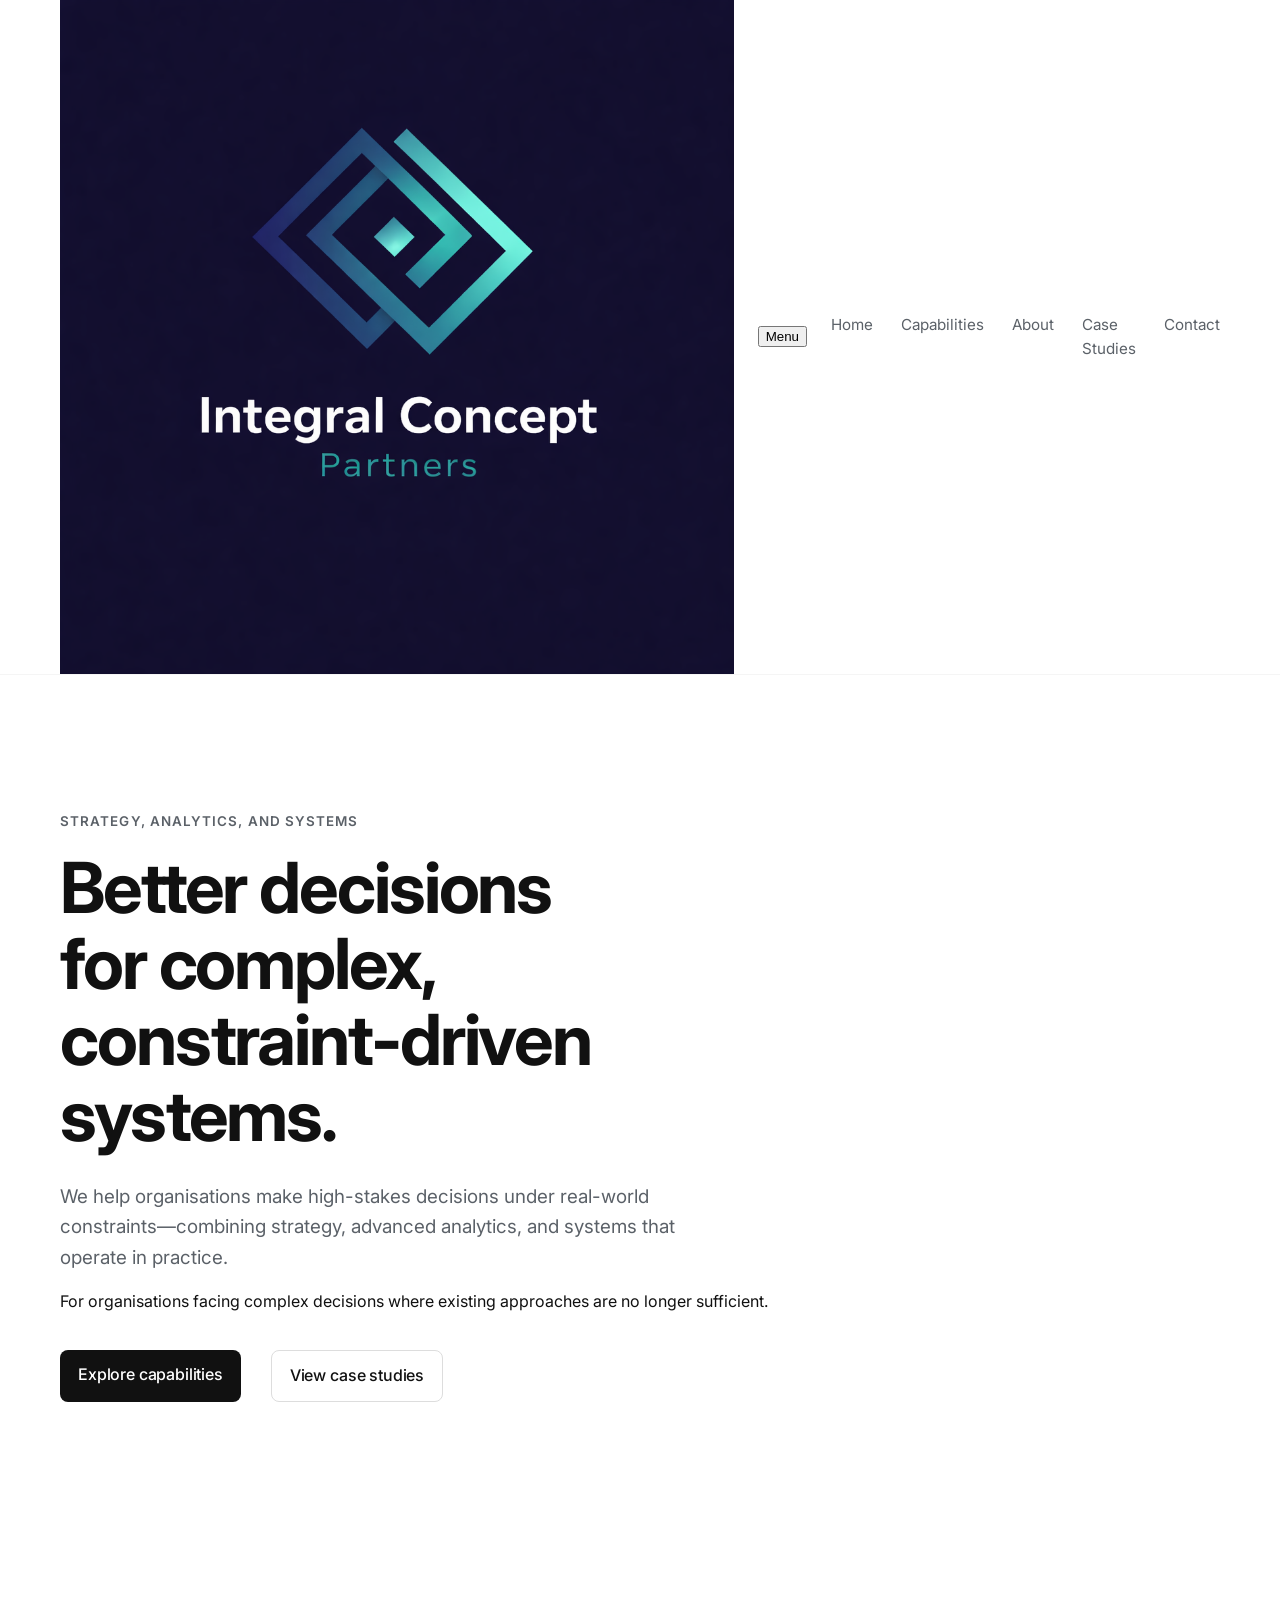
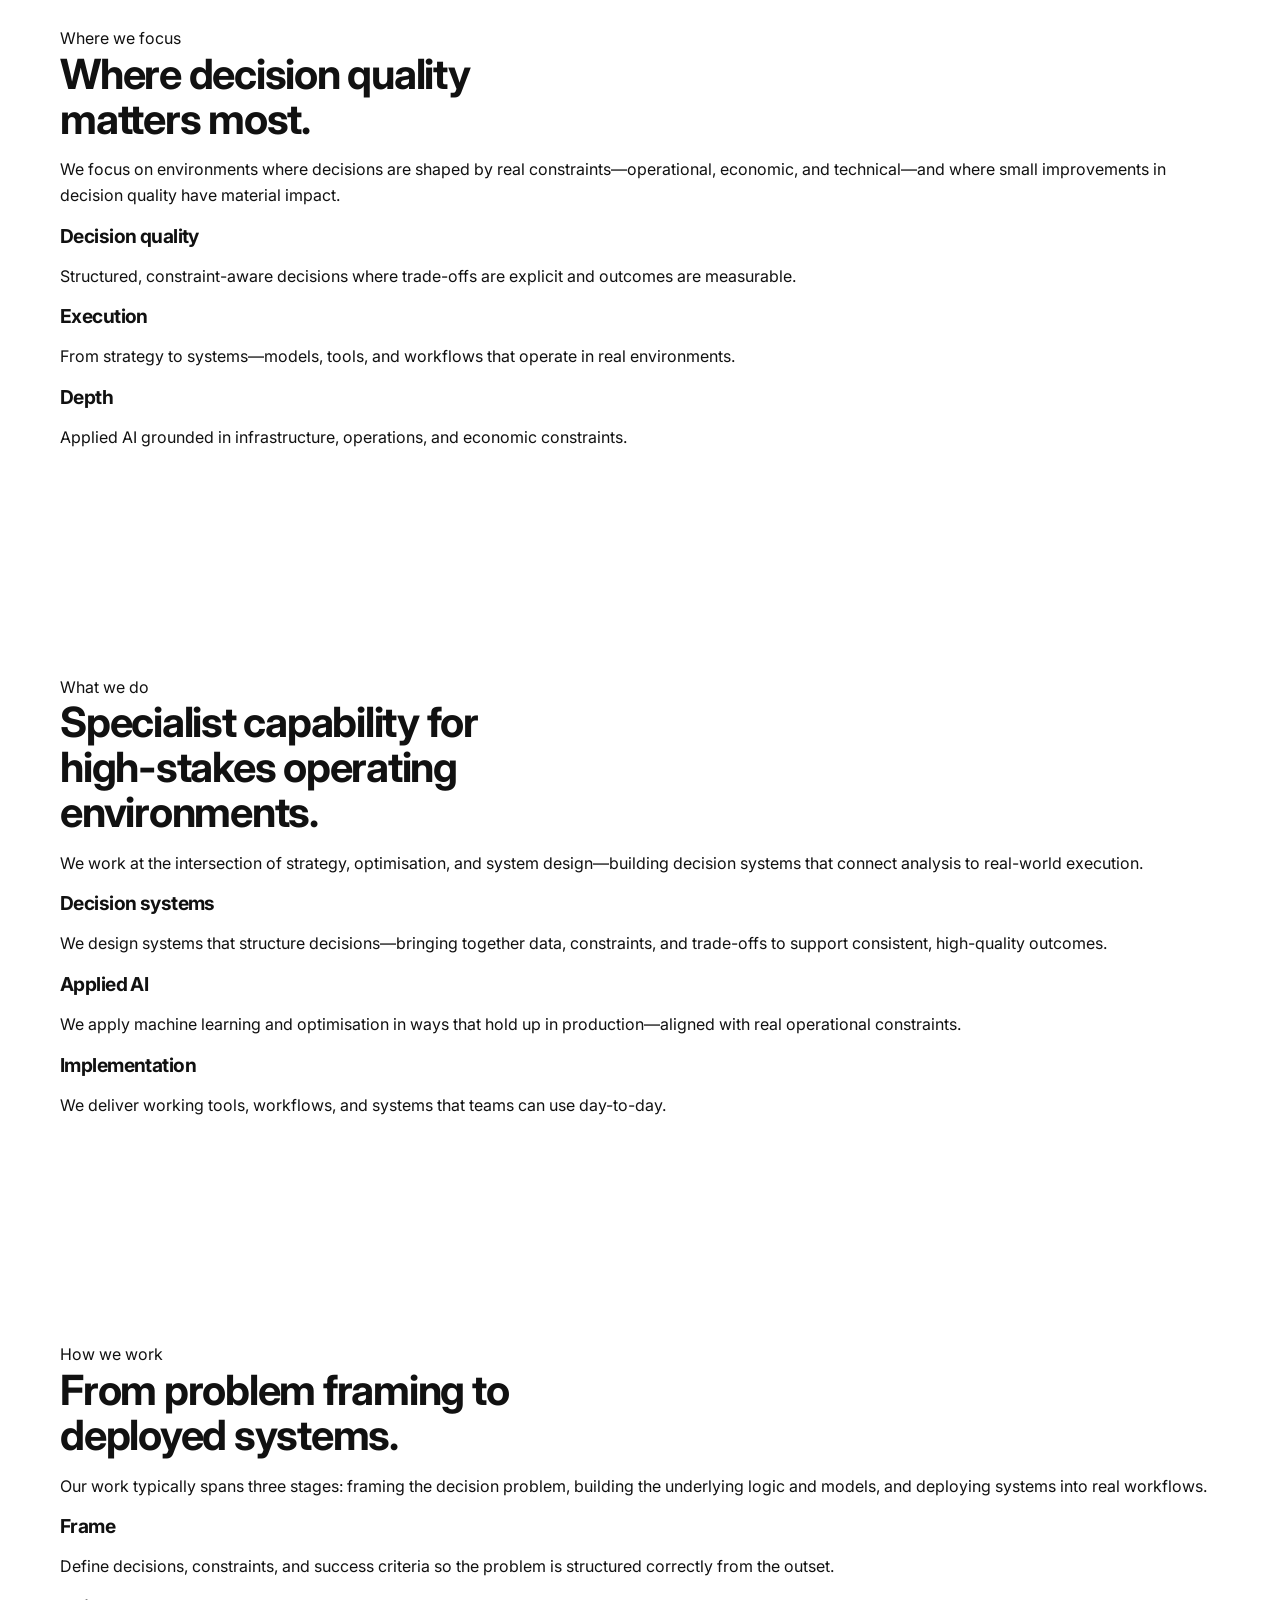
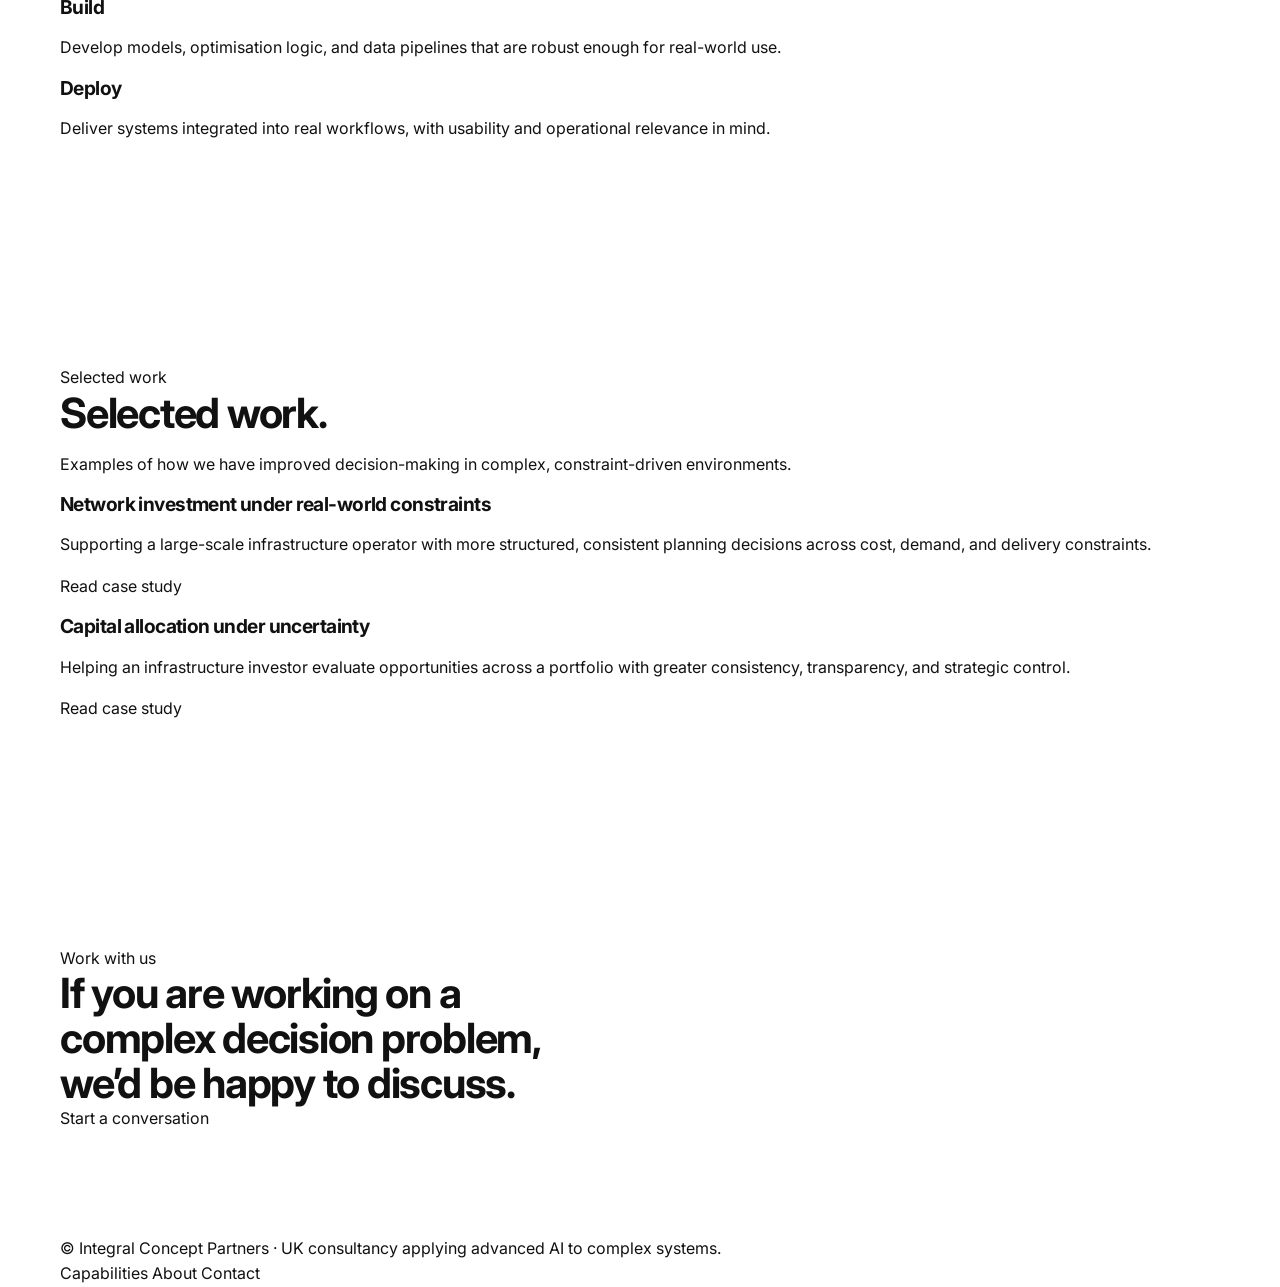
==== Index.html @ f378208a "Update Index.html" ====
<!DOCTYPE html>
<html lang="en">
<head>
  <meta charset="UTF-8">
  <meta name="viewport" content="width=device-width, initial-scale=1.0">
  <title>Integral Concept Partners | Applied AI for Complex Systems</title>
  <meta name="description" content="Integral Concept Partners is a UK consultancy applying advanced AI to complex optimisation, enterprise transformation, and large-scale infrastructure systems.">
  <link rel="preconnect" href="https://fonts.googleapis.com">
  <link rel="preconnect" href="https://fonts.gstatic.com" crossorigin>
  <link href="https://fonts.googleapis.com/css2?family=Inter:wght@400;500;600;700;800&display=swap" rel="stylesheet">
  <link rel="stylesheet" href="styles.css">
</head>
<body>
  <header class="site-header">
    <div class="container nav">
      <a class="brand" href="index.html" aria-label="Integral Concept Partners home">
        <img src="logo-v6.png" alt="Integral Concept Partners logo" class="logo">
      </a>

      <button class="menu-toggle" type="button" data-menu-toggle aria-expanded="false" aria-label="Open menu">Menu</button>

      <nav class="nav-links">
        <a href="index.html" class="active">Home</a>
        <a href="capabilities.html">Capabilities</a>
        <a href="about.html">About</a>
        <a href="selected-work.html">Case Studies</a>
        <a href="contact.html">Contact</a>
      </nav>
    </div>
  </header>

  <main>

    <!-- HERO -->
    <section class="hero">
      <div class="container">
        <div class="eyebrow">Strategy, analytics, and systems</div>

        <h1>Better decisions for complex, constraint-driven systems.</h1>

        <p class="hero-copy">
          We help organisations make high-stakes decisions under real-world constraints—combining strategy, advanced analytics, and systems that operate in practice.
        </p>

        <p class="hero-sub">
          For organisations facing complex decisions where existing approaches are no longer sufficient.
        </p>

        <div class="hero-actions">
          <a class="btn btn-primary" href="capabilities.html">Explore capabilities</a>
          <a class="btn btn-secondary" href="selected-work.html">View case studies</a>
        </div>
      </div>
    </section>

    <!-- WHERE WE FOCUS -->
    <section class="section">
      <div class="container">
        <div class="section-head">
          <div class="page-kicker">Where we focus</div>
          <h2>Where decision quality matters most.</h2>
          <p>
            We focus on environments where decisions are shaped by real constraints—operational, economic, and technical—and where small improvements in decision quality have material impact.
          </p>
        </div>

        <div class="grid-3">
          <div>
            <h3>Decision quality</h3>
            <p>
              Structured, constraint-aware decisions where trade-offs are explicit and outcomes are measurable.
            </p>
          </div>

          <div>
            <h3>Execution</h3>
            <p>
              From strategy to systems—models, tools, and workflows that operate in real environments.
            </p>
          </div>

          <div>
            <h3>Depth</h3>
            <p>
              Applied AI grounded in infrastructure, operations, and economic constraints.
            </p>
          </div>
        </div>
      </div>
    </section>

    <!-- WHAT WE DO -->
    <section class="section">
      <div class="container">
        <div class="section-head">
          <div class="page-kicker">What we do</div>
          <h2>Specialist capability for high-stakes operating environments.</h2>
          <p>
            We work at the intersection of strategy, optimisation, and system design—building decision systems that connect analysis to real-world execution.
          </p>
        </div>

        <div class="grid-3">
          <div>
            <h3>Decision systems</h3>
            <p>
              We design systems that structure decisions—bringing together data, constraints, and trade-offs to support consistent, high-quality outcomes.
            </p>
          </div>

          <div>
            <h3>Applied AI</h3>
            <p>
              We apply machine learning and optimisation in ways that hold up in production—aligned with real operational constraints.
            </p>
          </div>

          <div>
            <h3>Implementation</h3>
            <p>
              We deliver working tools, workflows, and systems that teams can use day-to-day.
            </p>
          </div>
        </div>
      </div>
    </section>

    <!-- HOW WE WORK -->
    <section class="section">
      <div class="container">
        <div class="section-head">
          <div class="page-kicker">How we work</div>
          <h2>From problem framing to deployed systems.</h2>
          <p>
            Our work typically spans three stages: framing the decision problem, building the underlying logic and models, and deploying systems into real workflows.
          </p>
        </div>

        <div class="grid-3">
          <div>
            <h3>Frame</h3>
            <p>
              Define decisions, constraints, and success criteria so the problem is structured correctly from the outset.
            </p>
          </div>

          <div>
            <h3>Build</h3>
            <p>
              Develop models, optimisation logic, and data pipelines that are robust enough for real-world use.
            </p>
          </div>

          <div>
            <h3>Deploy</h3>
            <p>
              Deliver systems integrated into real workflows, with usability and operational relevance in mind.
            </p>
          </div>
        </div>
      </div>
    </section>

    <!-- SELECTED WORK -->
    <section class="section">
      <div class="container">
        <div class="section-head">
          <div class="page-kicker">Selected work</div>
          <h2>Selected work.</h2>
          <p>
            Examples of how we have improved decision-making in complex, constraint-driven environments.
          </p>
        </div>

        <div class="grid-2">
          <div>
            <h3>Network investment under real-world constraints</h3>
            <p>
              Supporting a large-scale infrastructure operator with more structured, consistent planning decisions across cost, demand, and delivery constraints.
            </p>
            <p><a href="case-study.html">Read case study</a></p>
          </div>

          <div>
            <h3>Capital allocation under uncertainty</h3>
            <p>
              Helping an infrastructure investor evaluate opportunities across a portfolio with greater consistency, transparency, and strategic control.
            </p>
            <p><a href="case-study-2.html">Read case study</a></p>
          </div>
        </div>
      </div>
    </section>

    <!-- CTA -->
    <section class="section">
      <div class="container">
        <div class="section-head">
          <div class="page-kicker">Work with us</div>
          <h2>If you are working on a complex decision problem, we’d be happy to discuss.</h2>
        </div>

        <a class="btn btn-primary" href="contact.html">Start a conversation</a>
      </div>
    </section>

  </main>

  <footer class="site-footer">
    <div class="container footer-grid">
      <div class="fine-print">© Integral Concept Partners · UK consultancy applying advanced AI to complex systems.</div>
      <div class="footer-links">
        <a href="capabilities.html">Capabilities</a>
        <a href="about.html">About</a>
        <a href="contact.html">Contact</a>
      </div>
    </div>
  </footer>

  <script src="js/site.js"></script>
</body>
</html>
---- styles.css ----
:root {
  --bg: #ffffff;
  --bg-alt: #f6f7f8;
  --text: #111111;
  --muted: #5b6168;
  --border: #e7e9ec;
  --accent: #1f3a5f;
  --max-width: 1160px;
  --narrow-width: 760px;
  --radius: 18px;
}

*,
*::before,
*::after {
  box-sizing: border-box;
}

html {
  scroll-behavior: smooth;
}

body {
  margin: 0;
  font-family: "Inter", system-ui, -apple-system, BlinkMacSystemFont, "Segoe UI", sans-serif;
  color: var(--text);
  background: var(--bg);
  line-height: 1.6;
  -webkit-font-smoothing: antialiased;
  text-rendering: optimizeLegibility;
}

img {
  max-width: 100%;
  display: block;
}

a {
  color: inherit;
  text-decoration: none;
}

.container {
  width: min(calc(100% - 40px), var(--max-width));
  margin: 0 auto;
}

.container.narrow {
  width: min(calc(100% - 40px), var(--narrow-width));
}

.section {
  padding: 104px 0;
}

.section-alt {
  background: var(--bg-alt);
}

.site-header {
  position: sticky;
  top: 0;
  z-index: 100;
  background: rgba(255, 255, 255, 0.92);
  backdrop-filter: blur(10px);
  border-bottom: 1px solid rgba(17, 17, 17, 0.04);
}

.nav {
  display: flex;
  align-items: center;
  justify-content: space-between;
  min-height: 76px;
  gap: 24px;
}

.brand {
  font-size: 0.98rem;
  font-weight: 600;
  letter-spacing: -0.01em;
}

.nav-links {
  display: flex;
  gap: 28px;
}

.nav-links a {
  font-size: 0.95rem;
  color: var(--muted);
}

.nav-links a:hover,
.text-link:hover,
.button-link:hover {
  color: var(--text);
}

.eyebrow {
  margin: 0 0 18px;
  font-size: 0.84rem;
  font-weight: 600;
  letter-spacing: 0.08em;
  text-transform: uppercase;
  color: var(--muted);
}

.hero {
  padding-top: 136px;
  padding-bottom: 120px;
}

h1,
h2,
h3 {
  margin: 0;
  letter-spacing: -0.03em;
  line-height: 1.08;
}

h1 {
  font-size: clamp(2.8rem, 7vw, 4.4rem);
  max-width: 12ch;
}

h2 {
  font-size: clamp(1.9rem, 4vw, 2.6rem);
  max-width: 18ch;
}

h3 {
  font-size: 1.2rem;
  line-height: 1.2;
}

.hero-copy {
  margin: 28px 0 0;
  max-width: 42rem;
  font-size: 1.18rem;
  color: var(--muted);
}

.hero-quote,
.section-quote {
  margin: 34px 0 0;
  font-size: clamp(1.35rem, 2vw, 1.7rem);
  line-height: 1.3;
  letter-spacing: -0.02em;
}

.hero-actions {
  display: flex;
  flex-wrap: wrap;
  gap: 14px 18px;
  margin-top: 36px;
}

.hero-audience {
  margin-top: 28px;
  color: var(--muted);
  font-size: 0.98rem;
}

/* FORCE BUTTON STYLING */
.hero-actions a {
  display: inline-block;
  background: #111;
  color: #fff !important;
  text-decoration: none;
  padding: 12px 18px;
  border-radius: 8px;
  font-weight: 500;
  letter-spacing: -0.01em;
  margin-right: 12px;
}

.hero-actions a:last-child {
  background: transparent;
  color: #111 !important;
  border: 1px solid #ddd;
}
}

.button:hover {
  transform: translateY(-1px);
}

.button-solid {
  background: var(--text);
  color: #fff;
}

.button-solid:hover {
  background: #222;
}

.button-link {
  padding-left: 0;
  color: var(--muted);
}

.section-heading {
  margin-bottom: 34px;
}

.grid {
  display: grid;
  gap: 26px;
}

.grid-2 {
  grid-template-columns: repeat(2, minmax(0, 1fr));
}

.grid-3 {
  grid-template-columns: repeat(3, minmax(0, 1fr));
}

.grid-4 {
  grid-template-columns: repeat(4, minmax(0, 1fr));
}

.card,
.case-card,
.split-box,
.step {
  border: 1px solid var(--border);
  border-radius: var(--radius);
  background: #fff;
}

.problem-card,
.case-card,
.step {
  padding: 28px;
}

.problem-card p,
.case-card p,
.step p,
.split-box li,
.split-box p {
  color: var(--muted);
}

.problem-card h3,
.case-card h3,
.step h3 {
  margin-bottom: 10px;
}

.split-box {
  display: grid;
  grid-template-columns: repeat(2, minmax(0, 1fr));
  gap: 0;
  overflow: hidden;
}

.split-box > div {
  padding: 32px;
}

.split-box > div:first-child {
  border-right: 1px solid var(--border);
}

.clean-list {
  margin: 18px 0 0;
  padding: 0;
  list-style: none;
}

.clean-list li {
  margin: 0 0 12px;
}

.clean-list li:last-child {
  margin-bottom: 0;
}

.step-number {
  margin: 0 0 14px;
  font-size: 0.82rem;
 
h1 {
  letter-spacing: -0.04em;
  margin-bottom: 24px;
}

.btn {
  font-weight: 500;
  letter-spacing: -0.01em;
}

.hero {
  padding-top: 140px;
  padding-bottom: 100px;
}
/* ===== PREMIUM POLISH UPGRADES ===== */

/* 1. Headline + typography */
h1 {
  letter-spacing: -0.045em;
  margin-bottom: 28px;
  line-height: 1.05;
}

p {
  font-size: 18px;
  line-height: 1.6;
}

/* 2. Hero width (important) */
.hero-copy {
  max-width: 560px;
}

/* 3. Buttons */
.btn {
  font-weight: 500;
  letter-spacing: -0.01em;
  padding: 12px 18px;
  border-radius: 8px;
}

/* 4. Spacing / layout rhythm */
.hero {
  padding-top: 140px;
  padding-bottom: 110px;
}

.section {
  padding: 120px 0;
}

/* 5. Navigation polish */
.nav-links a {
  font-weight: 500;
  opacity: 0.85;
}

.nav-links a:hover {
  opacity: 1;
}

/* 6. Insight (01 / 02 / 03 block) */
.insight-num {
  font-weight: 600;
  margin-bottom: 6px;
}

.insight-item {
  margin-bottom: 18px;
}

/* 7. Typography rendering (subtle but high-end) */
body {
  -webkit-font-smoothing: antialiased;
  text-rendering: optimizeLegibility;
}
/* ===== FINAL PREMIUM POLISH ===== */

/* 1. Headline + typography */
h1 {
  letter-spacing: -0.045em;
  margin-bottom: 28px;
  line-height: 1.05;
}

p {
  font-size: 18px;
  line-height: 1.6;
}

/* 2. Hero width (tighter, more premium) */
.hero-copy {
  max-width: 520px;
}

/* 3. Buttons (turn links into real CTAs) */
.btn {
  display: inline-block;
  background: #111;
  color: #fff;
  text-decoration: none;
  padding: 12px 18px;
  border-radius: 8px;
  font-weight: 500;
  letter-spacing: -0.01em;
  margin-right: 12px;
}

.btn-secondary {
  background: transparent;
  color: #111;
  border: 1px solid #ddd;
}

/* 4. Spacing / rhythm */
.hero {
  padding-top: 140px;
  padding-bottom: 110px;
}

.section {
  padding: 120px 0;
}

/* 5. Space before insight block */
.hero-actions {
  margin-bottom: 32px;
}

/* 6. Navigation polish */
.nav-links a {
  font-weight: 500;
  opacity: 0.85;
}

.nav-links a:hover {
  opacity: 1;
}

/* 7. Insight block cleanup */
.insight-num {
  font-weight: 600;
  margin-bottom: 6px;
}

.insight-item {
  margin-bottom: 18px;
}

/* 8. Layout balance (important) */
.hero-grid {
  display: grid;
  grid-template-columns: 1.2fr 1fr;
  gap: 60px;
}

/* 9. Typography rendering (subtle upgrade) */
body {
  -webkit-font-smoothing: antialiased;
  text-rendering: optimizeLegibility;
}
/* ===== FINAL POLISH (BUTTONS + INSIGHTS + BALANCE) ===== */

/* Buttons (turn links into real CTAs) */
.btn {
  display: inline-block;
  background: #111;
  color: #fff;
  text-decoration: none;
  padding: 12px 18px;
  border-radius: 8px;
  font-weight: 500;
  letter-spacing: -0.01em;
  margin-right: 12px;
}

.btn-secondary {
  background: transparent;
  color: #111;
  border: 1px solid #ddd;
}

/* Space before insight block */
.hero-actions {
  margin-bottom: 32px;
}

/* Insight block upgrade */
.insight-list {
  margin-top: 40px;
}

.insight-item {
  padding-left: 12px;
  border-left: 2px solid #eee;
  margin-bottom: 20px;
}

.insight-num {
  font-weight: 600;
  margin-bottom: 6px;
}

/* Layout balance */
.hero-grid {
  align-items: start;
}

/* Slightly tighter headline (premium feel) */
h1 {
  letter-spacing: -0.045em;
  line-height: 1.05;
}
/* ===== FINAL POLISH ===== */

.btn-secondary {
  background: #f7f7f7;
}

.btn:hover {
  opacity: 0.9;
  transform: translateY(-1px);
}

/* spacing */
.insight-list {
  margin-top: 48px;
}

/* subtle header polish */
.site-header {
  backdrop-filter: blur(10px);
  -webkit-backdrop-filter: blur(10px);
}

/* smooth interactions */
.nav-links a {
  transition: opacity 0.2s ease;
}

.nav-links a:hover {
  opacity: 0.6;
}

.btn {
  transition: opacity 0.2s ease, transform 0.2s ease;
}
.brand-mark img {
  height: 32px;
  width: auto;
  vertical-align: middle;
  margin-right: 8px;
}
/* ===== Logo polish ===== */

.brand {
  display: flex;
  align-items: center;
  gap: 10px;
}

.logo {
  height: 36px;
  width: auto;
}

.brand-text {
  display: flex;
  gap: 4px;
  align-items: baseline;
}

.brand-text strong {
  font-weight: 600;
}

.brand-text span {
  font-weight: 400;
}
/* Fix oversized logo */
.brand {
  display: flex;
  align-items: center;
}

.logo {
  height: 40px;
  width: auto;
  object-fit: contain;
}
.brand {
  display: flex;
  align-items: center;
}

.logo {
  height: 40px;
  width: auto;
  object-fit: contain;
}
/* FORCE HEADER LOGO SIZE */
.site-header .brand {
  display: flex;
  align-items: center;
  gap: 10px;
}

.site-header .brand .logo {
  display: block;
  height: 40px !important;
  width: auto !important;
  max-width: 40px !important;
  object-fit: contain;
}

.site-header .brand img {
  height: 40px !important;
  width: auto !important;
  max-width: 40px !important;
}
/* ===== FORCE SMALL HEADER LOGO ===== */
.site-header .brand {
  display: flex !important;
  align-items: center !important;
  gap: 10px !important;
}

.site-header .brand .logo,
.site-header .brand img {
  height: 40px !important;
  width: auto !important;
  max-width: 40px !important;
  min-width: 0 !important;
  object-fit: contain !important;
  display: block !important;
  flex: 0 0 auto !important;
}

.site-header .brand-text {
  display: none !important;
}
/* ===== Header polish (text-only brand) ===== */
.site-header {
  border-bottom: 1px solid rgba(0,0,0,0.06);
  background: #fff;
}

.site-header .container.nav {
  display: flex;
  align-items: center;
  justify-content: space-between;
  padding: 18px 24px;
}

/* Brand */
.brand-text {
  font-size: 16px;
  letter-spacing: 0.2px;
  color: #111;
}

.brand-text strong {
  font-weight: 600;
}

.brand-text span {
  font-weight: 400;
  margin-left: 2px;
}

/* Nav links */
.nav-links a {
  color: #444;
  text-decoration: none;
  font-size: 14px;
  margin-left: 28px;
  transition: color 0.2s ease;
}

.nav-links a:hover {
  color: #000;
}

/* CTA button */
.nav-cta {
  padding: 8px 14px;
  border-radius: 6px;
  border: 1px solid rgba(0,0,0,0.1);
}

.nav-cta:hover {
  background: #f5f5f5;
}
/* ===== CLEAN PASS: premium text-only header + hero polish ===== */

/* Header */
.site-header {
  border-bottom: 1px solid rgba(0, 0, 0, 0.06);
  background: #fff;
}

.site-header .container.nav {
  display: flex;
  align-items: center;
  justify-content: space-between;
  padding: 18px 24px;
}

.brand {
  text-decoration: none;
}

.brand-text {
  font-size: 16px;
  letter-spacing: 0.2px;
  color: #111;
  display: inline-flex;
  align-items: baseline;
  gap: 2px;
}

.brand-text strong {
  font-weight: 600;
}

.brand-text span {
  font-weight: 400;
}

/* Nav */
.nav-links a {
  color: #444;
  text-decoration: none;
  font-size: 14px;
  margin-left: 28px;
  transition: color 0.2s ease, opacity 0.2s ease;
}

.nav-links a:hover {
  color: #000;
  opacity: 1;
}

.nav-cta {
  padding: 8px 14px;
  border-radius: 6px;
  border: 1px solid rgba(0, 0, 0, 0.1);
}

.nav-cta:hover {
  background: #f5f5f5;
}

/* Hero */
.hero {
  padding-top: 140px;
  padding-bottom: 120px;
}

.eyebrow {
  letter-spacing: 0.12em;
  text-transform: uppercase;
  color: #666;
  font-size: 13px;
  margin-bottom: 22px;
}

h1 {
  letter-spacing: -0.045em;
  line-height: 1.03;
  margin-bottom: 28px;
}

.hero-copy {
  max-width: 520px;
  font-size: 18px;
  line-height: 1.6;
  margin-bottom: 34px;
}

.hero-actions {
  margin-bottom: 40px;
}

/* Buttons */
.hero-actions a {
  display: inline-block;
  background: #111;
  color: #fff !important;
  text-decoration: none;
  padding: 12px 18px;
  border-radius: 8px;
  font-weight: 500;
  letter-spacing: -0.01em;
  margin-right: 12px;
  transition: opacity 0.2s ease, transform 0.2s ease;
}

.hero-actions a:last-child {
  background: #f7f7f7;
  color: #111 !important;
  border: 1px solid #ddd;
}

.hero-actions a:hover {
  opacity: 0.92;
  transform: translateY(-1px);
}

/* Insight block */
.insight-list {
  margin-top: 48px;
}

.insight-item {
  padding-left: 12px;
  border-left: 2px solid #eee;
  margin-bottom: 20px;
}

.insight-num {
  font-weight: 600;
  margin-bottom: 6px;
}

.insight-item strong {
  display: block;
  margin-bottom: 4px;
}

/* General typography polish */
body {
  -webkit-font-smoothing: antialiased;
  text-rendering: optimizeLegibility;
}

p {
  font-size: 18px;
  line-height: 1.6;
}

/* Section rhythm */
.section {
  padding: 120px 0;
}

/* iPad / tablet balance */
@media (max-width: 900px) {
  h1 {
    font-size: 48px;
  }

  .nav-links a {
    margin-left: 18px;
  }
}
/* ===== FINAL POLISH ===== */

/* Constrain content width (huge improvement) */
.container {
  max-width: 1100px;
  margin: 0 auto;
  padding: 0 24px;
}

/* Improve hero readability */
.hero-copy {
  max-width: 520px;
  color: #333;
}

/* Add breathing room under hero */
.hero {
  padding-bottom: 140px;
}

/* Tighten insight spacing */
.insight-item {
  margin-bottom: 16px;
}

.insight-num {
  color: #666;
  font-size: 14px;
}

/* Section spacing */
.section {
  padding-top: 120px;
  padding-bottom: 120px;
}

/* Subtle hierarchy improvement */
h1 {
  max-width: 700px;
}

/* Improve button feel */
.hero-actions a {
  border-radius: 10px;
}

/* Secondary button refinement */
.hero-actions a:last-child {
  background: #fafafa;
}

/* Slight nav refinement */
.nav-links a {
  opacity: 0.8;
}

.nav-links a:hover {
  opacity: 1;
}
/* ===== SITE LINKING + FINAL POLISH ===== */

.section-head {
  margin-bottom: 36px;
}

.page-kicker {
  font-size: 13px;
  letter-spacing: 0.12em;
  text-transform: uppercase;
  color: #666;
  margin-bottom: 14px;
}

.grid-2,
.grid-3 {
  gap: 40px;
}

.section h2 {
  margin-bottom: 18px;
}

.section h3 {
  margin-bottom: 10px;
}

.section p {
  color: #333;
}

.section a {
  color: #111;
  text-decoration: none;
  border-bottom: 1px solid rgba(0,0,0,0.18);
  padding-bottom: 1px;
}

.section a:hover {
  border-bottom-color: rgba(0,0,0,0.45);
}

.hero-actions a {
  text-decoration: none;
}

.container {
  max-width: 1100px;
  margin: 0 auto;
  padding: 0 24px;
}

@media (max-width: 900px) {
  .nav-links {
    display: flex;
    flex-wrap: wrap;
    gap: 14px;
  }

  .nav-links a {
    margin-left: 0;
  }
}
/* ===== 3 COLUMN SECTION (Decision quality / Execution / Depth) ===== */

.grid-3 {
  display: grid;
  grid-template-columns: repeat(3, 1fr);
  gap: 40px;
  margin-top: 30px;
}

.grid-3 h3 {
  margin-bottom: 10px;
  font-size: 18px;
}

.grid-3 p {
  color: #333;
  line-height: 1.6;
}

/* Mobile */
@media (max-width: 900px) {
  .grid-3 {
    grid-template-columns: 1fr;
  }
}
/* ===== FORCE GRID-3 LAYOUT (override everything) ===== */

.grid-3 {
  display: grid !important;
  grid-template-columns: repeat(3, 1fr) !important;
  gap: 40px !important;
  margin-top: 30px;
}

.grid-3 > div {
  display: block;
}

.grid-3 h3 {
  margin-bottom: 10px;
  font-size: 18px;
}

.grid-3 p {
  color: #333;
  line-height: 1.6;
}

/* Mobile fallback */
@media (max-width: 900px) {
  .grid-3 {
    grid-template-columns: 1fr !important;
  }
}
/* ===== HOMEPAGE CLEAN SECTION LAYOUT ===== */

.section-head {

  margin-bottom: 40px;

}

.page-kicker {

  font-size: 13px;

  letter-spacing: 0.12em;

  color: #444;

  margin-bottom: 14px;

}

.section-head h2 {

  max-width: 760px;

  margin-bottom: 22px;

}

.section-head p {

  max-width: 920px;

  color: #333;

  line-height: 1.6;

}

.grid-2,

.grid-3 {

  gap: 40px;

}

.grid-3 {

  display: grid;

  grid-template-columns: repeat(3, 1fr);

  margin-top: 28px;

}

.grid-2 {

  display: grid;

  grid-template-columns: repeat(2, 1fr);

  margin-top: 28px;

}

.grid-3 > div,

.grid-2 > div {

  display: block;

}

.grid-3 h3,

.grid-2 h3 {

  margin-bottom: 14px;

  font-size: 18px;

  line-height: 1.35;

}

.grid-3 p,

.grid-2 p {

  margin: 0 0 14px 0;

  color: #333;

  line-height: 1.7;

}

.section {

  padding-top: 120px;

  padding-bottom: 120px;

}

@media (max-width: 900px) {

  .grid-3,

  .grid-2 {

    grid-template-columns: 1fr;

    gap: 28px;

  }

}
/* ===== CASE STUDY POLISH ===== */

.grid-2,

.grid-3 {

  gap: 40px;

}

.grid-2 > div,

.grid-3 > div {

  display: block;

}

.grid-2 h3,

.grid-3 h3 {

  margin-bottom: 14px;

  font-size: 18px;

  line-height: 1.35;

}

.grid-2 p,

.grid-3 p {

  margin: 0;

  color: #333;

  line-height: 1.7;

}
/* ===== CONTACT PAGE POLISH ===== */

.grid-2 a,

.grid-3 a {

  color: inherit;

  text-decoration: none;

  border-bottom: 1px solid rgba(0, 0, 0, 0.18);

  padding-bottom: 1px;

}

.grid-2 a:hover,

.grid-3 a:hover {

  border-bottom-color: rgba(0, 0, 0, 0.45);

}
/* ===== FINAL SITE-WIDE POLISH ===== */

/* Container */

.container {

  max-width: 1100px;

  margin: 0 auto;

  padding: 0 24px;

}

/* Navigation */

.nav-links a {

  opacity: 0.7;

  transition: opacity 0.2s ease;

}

.nav-links a:hover {

  opacity: 1;

}

.nav-links a.active {

  opacity: 1;

  font-weight: 600;

}

/* Buttons */

.btn {

  display: inline-block;

  padding: 12px 18px;

  border-radius: 8px;

  text-decoration: none;

  font-weight: 500;

  letter-spacing: -0.01em;

}

.btn-primary {

  background: #111;

  color: #fff;

}

.btn-primary:hover {

  opacity: 0.92;

}

.btn-secondary {

  background: #f5f5f5;

  color: #111;

  border: 1px solid #ddd;

}

.btn-secondary:hover {

  background: #eee;

}

/* Headings and spacing */

h1 {

  margin-bottom: 28px;

}

h2 {

  margin-bottom: 18px;

}

p {

  margin-bottom: 16px;

}

.section {

  padding-top: 120px;

  padding-bottom: 120px;

}h

/* Links inside sections */

a {

  color: inherit;

}

.section a:not(.btn) {

  border-bottom: 1px solid rgba(0, 0, 0, 0.2);

  text-decoration: none;

}

.section a:not(.btn):hover {

  border-bottom-color: rgba(0, 0, 0, 0.5);

}
/* ===== NAV HOVER UNDERLINE ANIMATION ===== */

.nav-links a {

  position: relative;

  text-decoration: none;

  padding-bottom: 4px;

}

/* the underline (hidden by default) */

.nav-links a::after {

  content: "";

  position: absolute;

  left: 0;

  bottom: 0;

  width: 0%;

  height: 1.5px;

  background-color: #111;

  transition: width 0.25s ease;

}

/* animate on hover */

.nav-links a:hover::after {

  width: 100%;

}

/* keep underline visible for active page */

.nav-links a.active::after {

  width: 100%;

}
.hero-sub {
  margin-top: 14px;
  color: #555;
  font-size: 15px;
}
/* ===== LOGO ===== */

.logo {
  height: 28px;
  width: auto;
  display: block;
}

/* optional slightly larger on desktop */
@media (min-width: 900px) {
  .logo {
    height: 32px;
  }
}
/* ===== LOGO SIZE FIX ===== */

.logo {
  height: 28px;
  width: auto;
  display: block;
}
.logo {
  height: 28px !important;
  width: auto !important;
}
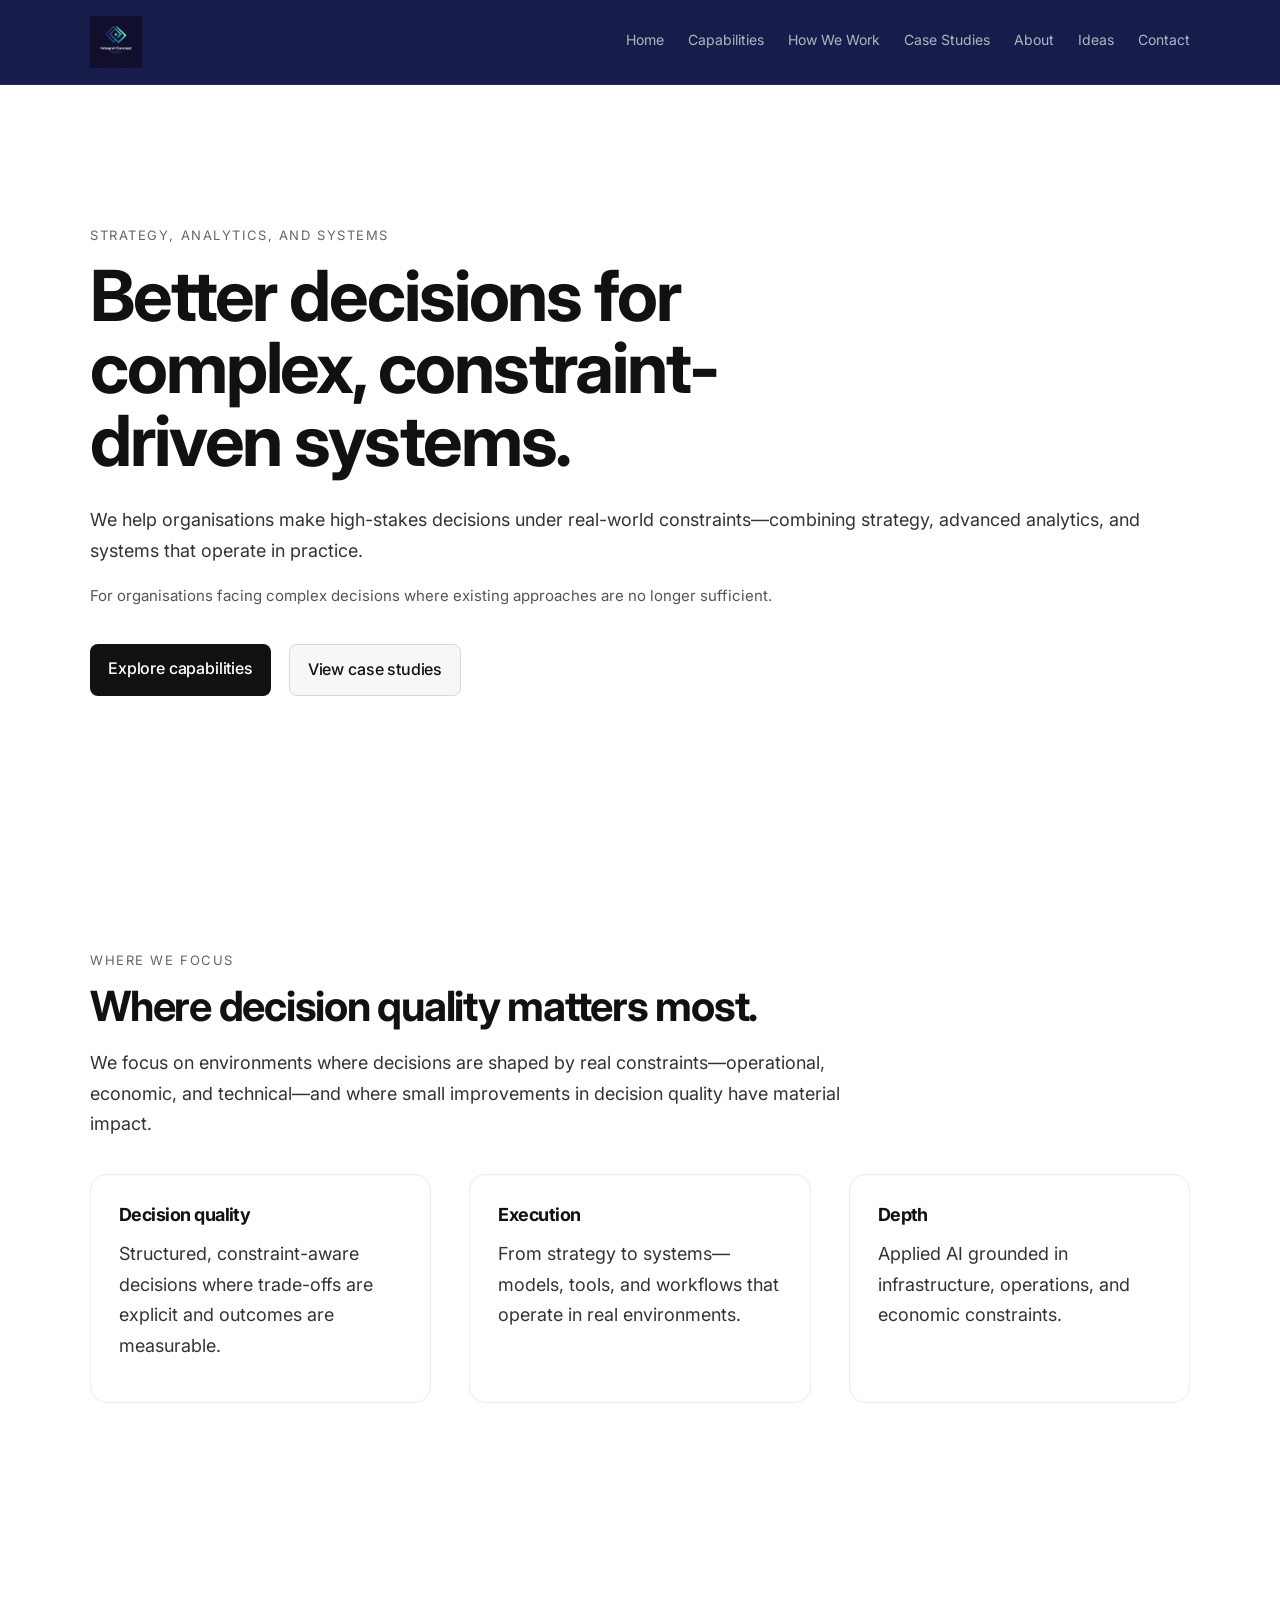
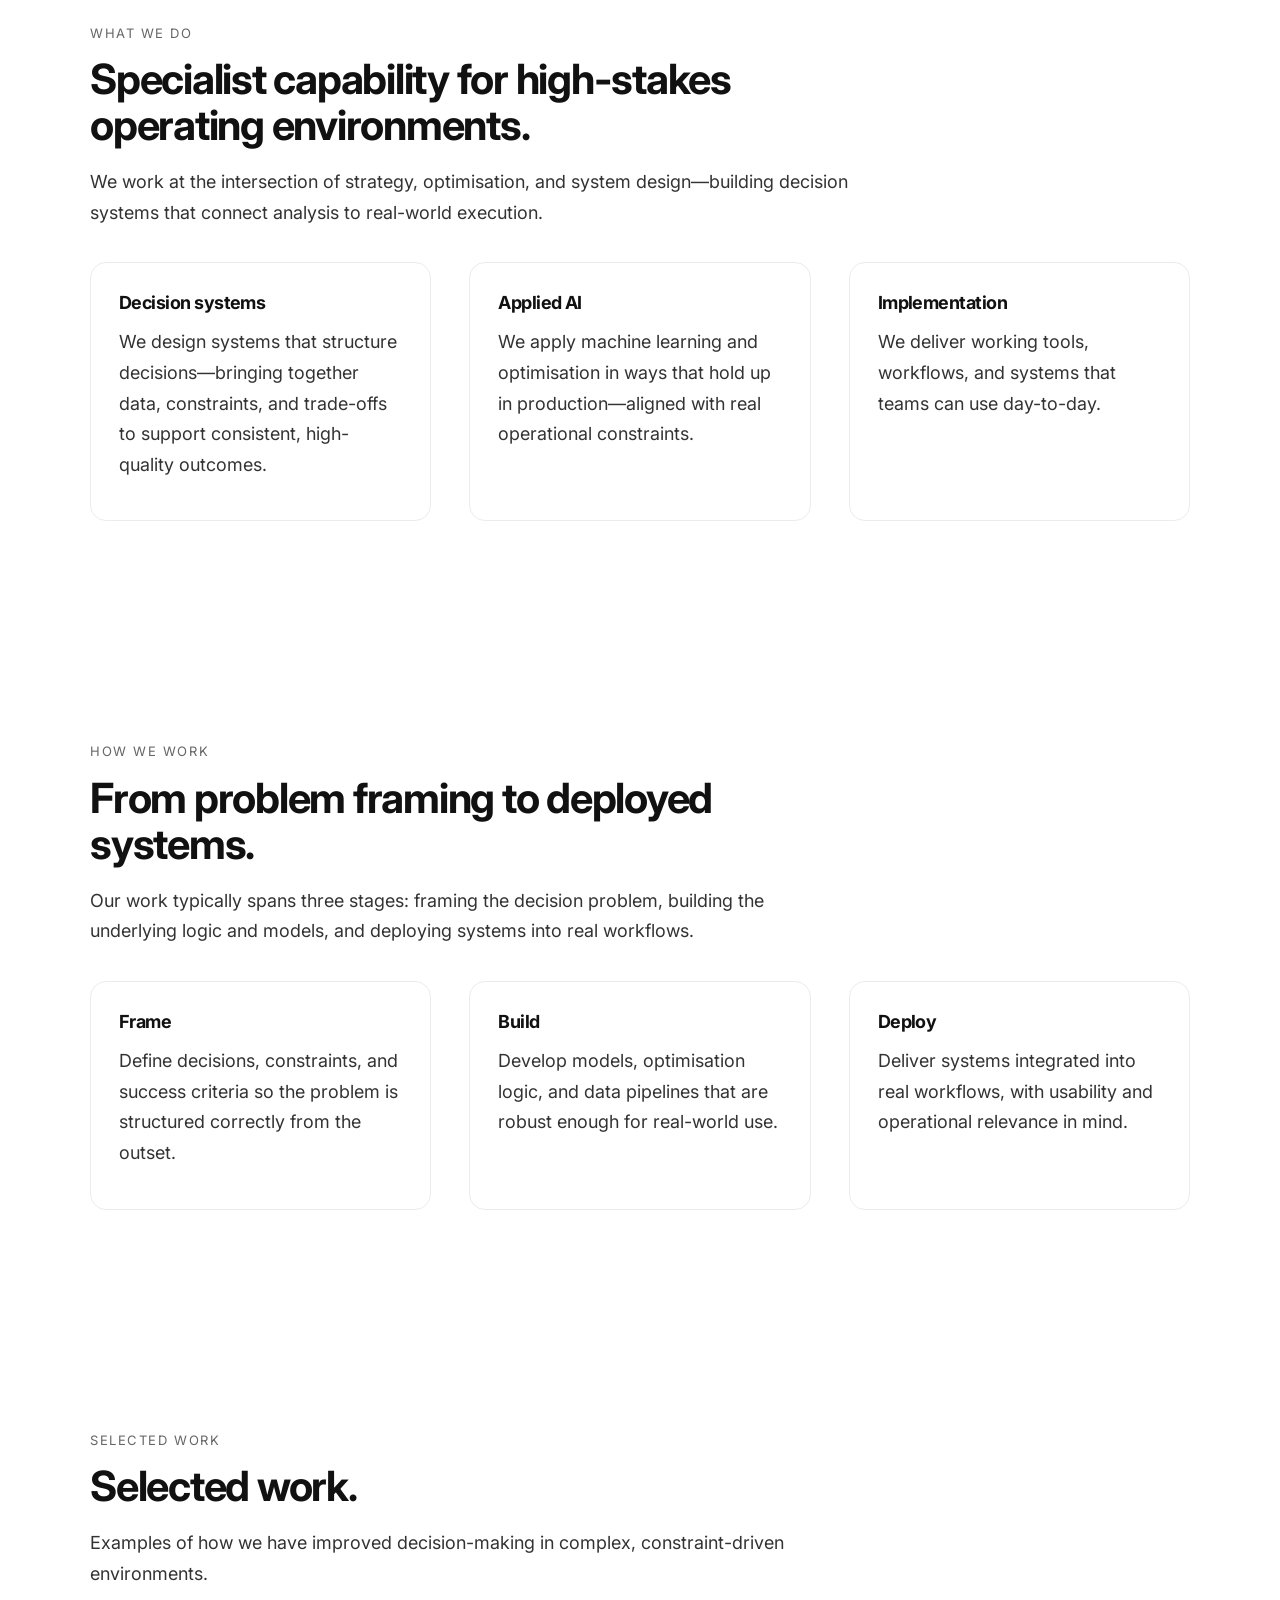
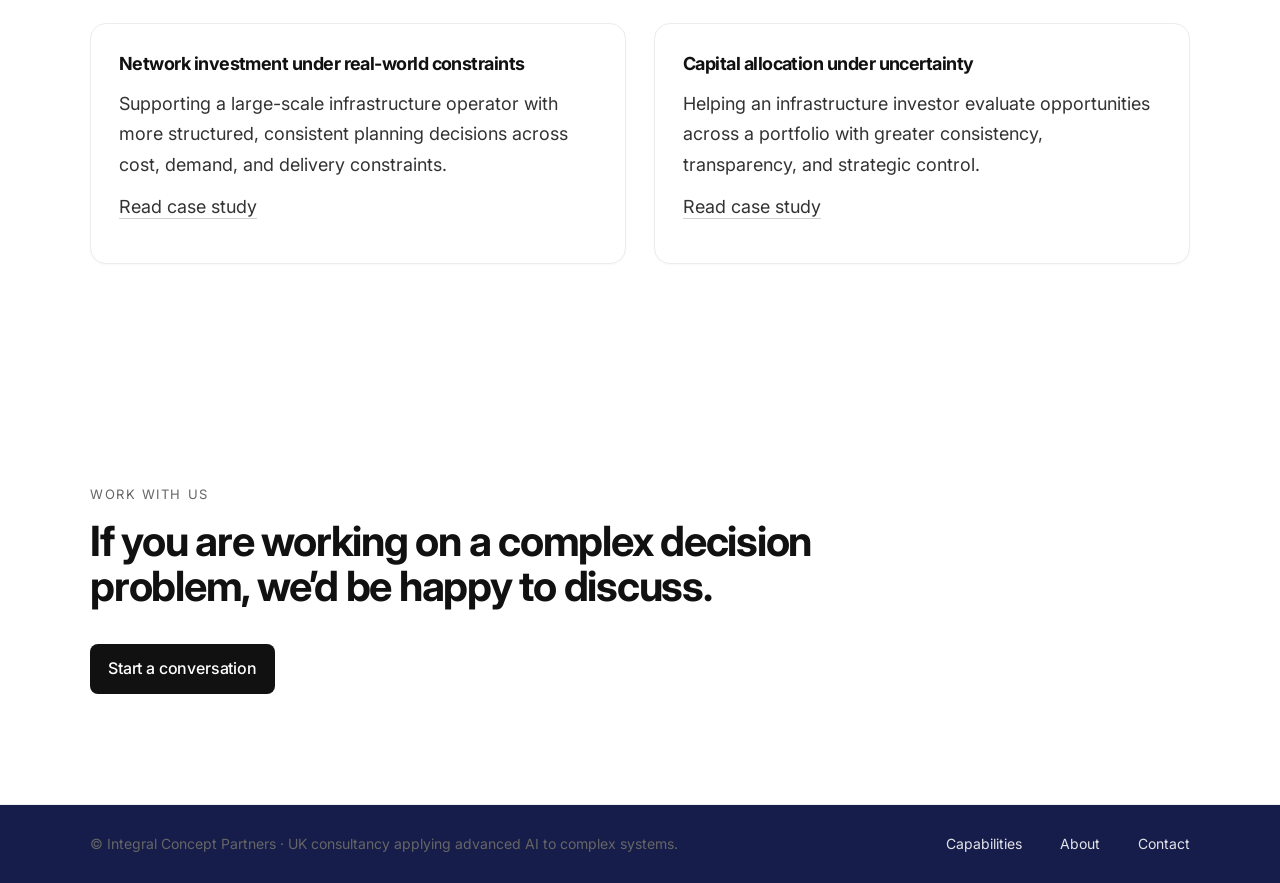
==== commit b3a1ac7f: "Update Index.html" ====
--- a/Index.html
+++ b/Index.html
@@ -19,13 +19,15 @@
 
       <button class="menu-toggle" type="button" data-menu-toggle aria-expanded="false" aria-label="Open menu">Menu</button>
 
-      <nav class="nav-links">
-        <a href="index.html" class="active">Home</a>
-        <a href="capabilities.html">Capabilities</a>
-        <a href="about.html">About</a>
-        <a href="selected-work.html">Case Studies</a>
-        <a href="contact.html">Contact</a>
-      </nav>
+  <nav class="nav-links">
+  <a href="index.html">Home</a>
+  <a href="capabilities.html">Capabilities</a>
+  <a href="how-we-work.html">How We Work</a>
+  <a href="selected-work.html">Case Studies</a>
+  <a href="about.html">About</a>
+  <a href="ideas.html">Ideas</a>
+  <a href="contact.html">Contact</a>
+</nav>  
     </div>
   </header>
 
--- a/styles.css
+++ b/styles.css
@@ -5,9 +5,9 @@
   --muted: #5b6168;
   --border: #e7e9ec;
   --accent: #1f3a5f;
-  --max-width: 1160px;
+  --max-width: 1100px;
   --narrow-width: 760px;
-  --radius: 18px;
+  --radius: 16px;
 }
 
 *,
@@ -41,111 +41,188 @@
 }
 
 .container {
-  width: min(calc(100% - 40px), var(--max-width));
+  max-width: var(--max-width);
   margin: 0 auto;
+  padding: 0 24px;
 }
 
 .container.narrow {
-  width: min(calc(100% - 40px), var(--narrow-width));
+  max-width: var(--narrow-width);
+  margin: 0 auto;
+  padding: 0 24px;
 }
 
 .section {
-  padding: 104px 0;
+  padding: 120px 0;
 }
 
 .section-alt {
   background: var(--bg-alt);
 }
+
+/* Header */
 
 .site-header {
   position: sticky;
   top: 0;
   z-index: 100;
   background: rgba(255, 255, 255, 0.92);
+  border-bottom: 1px solid rgba(17, 17, 17, 0.06);
   backdrop-filter: blur(10px);
-  border-bottom: 1px solid rgba(17, 17, 17, 0.04);
+  -webkit-backdrop-filter: blur(10px);
 }
 
 .nav {
   display: flex;
   align-items: center;
   justify-content: space-between;
-  min-height: 76px;
+  min-height: 72px;
   gap: 24px;
 }
 
 .brand {
-  font-size: 0.98rem;
+  text-decoration: none;
+  color: #111;
+  display: flex;
+  align-items: center;
+}
+
+.brand-text {
+  display: inline-flex;
+  align-items: baseline;
+  gap: 4px;
+  font-size: 15px;
+  letter-spacing: -0.2px;
+}
+
+.brand-text strong {
   font-weight: 600;
-  letter-spacing: -0.01em;
+}
+
+.brand-text span {
+  font-weight: 400;
+  color: #555;
+}
+
+.site-header .logo {
+  height: 26px;
+  width: auto;
+  display: block;
 }
 
 .nav-links {
   display: flex;
-  gap: 28px;
+  align-items: center;
+  gap: 24px;
 }
 
 .nav-links a {
-  font-size: 0.95rem;
-  color: var(--muted);
-}
-
-.nav-links a:hover,
-.text-link:hover,
-.button-link:hover {
-  color: var(--text);
-}
-
-.eyebrow {
-  margin: 0 0 18px;
-  font-size: 0.84rem;
+  position: relative;
+  color: #444;
+  font-size: 14px;
+  opacity: 0.8;
+  padding-bottom: 4px;
+  transition: opacity 0.2s ease, color 0.2s ease;
+}
+
+.nav-links a:hover {
+  opacity: 1;
+  color: #000;
+}
+
+.nav-links a.active {
+  opacity: 1;
+  color: #000;
   font-weight: 600;
-  letter-spacing: 0.08em;
+}
+
+.nav-links a::after {
+  content: "";
+  position: absolute;
+  left: 0;
+  bottom: 0;
+  width: 0%;
+  height: 1.5px;
+  background-color: #111;
+  transition: width 0.25s ease;
+}
+
+@media (hover: hover) {
+  .nav-links a:hover::after {
+    width: 100%;
+  }
+}
+
+.nav-links a.active::after {
+  width: 100%;
+}
+
+.menu-toggle {
+  display: none;
+}
+
+/* Typography */
+
+.eyebrow,
+.page-kicker {
+  font-size: 13px;
+  letter-spacing: 0.12em;
   text-transform: uppercase;
-  color: var(--muted);
-}
-
-.hero {
-  padding-top: 136px;
-  padding-bottom: 120px;
+  color: #666;
+  margin: 0 0 14px;
 }
 
 h1,
 h2,
 h3 {
   margin: 0;
+  color: #111;
   letter-spacing: -0.03em;
-  line-height: 1.08;
 }
 
 h1 {
   font-size: clamp(2.8rem, 7vw, 4.4rem);
-  max-width: 12ch;
+  line-height: 1.03;
+  margin-bottom: 28px;
+  max-width: 700px;
 }
 
 h2 {
   font-size: clamp(1.9rem, 4vw, 2.6rem);
-  max-width: 18ch;
+  line-height: 1.1;
+  margin-bottom: 18px;
+  max-width: 760px;
 }
 
 h3 {
-  font-size: 1.2rem;
-  line-height: 1.2;
-}
-
-.hero-copy {
-  margin: 28px 0 0;
-  max-width: 42rem;
-  font-size: 1.18rem;
-  color: var(--muted);
-}
-
-.hero-quote,
-.section-quote {
-  margin: 34px 0 0;
-  font-size: clamp(1.35rem, 2vw, 1.7rem);
-  line-height: 1.3;
-  letter-spacing: -0.02em;
+  font-size: 18px;
+  line-height: 1.35;
+  margin-bottom: 14px;
+}
+
+p {
+  color: #333;
+  font-size: 18px;
+  line-height: 1.7;
+  margin: 0 0 16px;
+}
+
+/* Hero */
+
+.hero {
+  padding-top: 140px;
+  padding-bottom: 120px;
+}
+
+.hero-copy,
+.hero-subtitle {
+  max-width: 520px;
+}
+
+.hero-sub {
+  margin-top: 14px;
+  color: #555;
+  font-size: 15px;
 }
 
 .hero-actions {
@@ -153,55 +230,56 @@
   flex-wrap: wrap;
   gap: 14px 18px;
   margin-top: 36px;
-}
-
-.hero-audience {
-  margin-top: 28px;
-  color: var(--muted);
-  font-size: 0.98rem;
-}
-
-/* FORCE BUTTON STYLING */
-.hero-actions a {
+  margin-bottom: 24px;
+}
+
+/* Buttons */
+
+.btn,
+.button-primary,
+.button-secondary {
   display: inline-block;
-  background: #111;
-  color: #fff !important;
-  text-decoration: none;
   padding: 12px 18px;
   border-radius: 8px;
+  text-decoration: none;
   font-weight: 500;
   letter-spacing: -0.01em;
-  margin-right: 12px;
-}
-
-.hero-actions a:last-child {
-  background: transparent;
-  color: #111 !important;
+  transition: opacity 0.2s ease, transform 0.2s ease, background 0.2s ease;
+}
+
+.btn:hover,
+.button-primary:hover,
+.button-secondary:hover {
+  opacity: 0.92;
+  transform: translateY(-1px);
+}
+
+.btn-primary,
+.button-primary {
+  background: #111;
+  color: #fff;
+}
+
+.btn-secondary,
+.button-secondary {
+  background: #f7f7f7;
+  color: #111;
   border: 1px solid #ddd;
 }
-}
-
-.button:hover {
-  transform: translateY(-1px);
-}
-
-.button-solid {
-  background: var(--text);
-  color: #fff;
-}
-
-.button-solid:hover {
-  background: #222;
-}
-
-.button-link {
-  padding-left: 0;
-  color: var(--muted);
-}
-
+
+/* Section headings */
+
+.section-head,
 .section-heading {
-  margin-bottom: 34px;
-}
+  margin-bottom: 36px;
+}
+
+.section-head p,
+.section-heading p {
+  max-width: 920px;
+}
+
+/* Grids */
 
 .grid {
   display: grid;
@@ -209,21 +287,33 @@
 }
 
 .grid-2 {
-  grid-template-columns: repeat(2, minmax(0, 1fr));
+  display: grid;
+  grid-template-columns: repeat(2, 1fr);
+  gap: 32px;
+  margin-top: 28px;
 }
 
 .grid-3 {
-  grid-template-columns: repeat(3, minmax(0, 1fr));
+  display: grid;
+  grid-template-columns: repeat(3, 1fr);
+  gap: 40px;
+  margin-top: 28px;
 }
 
 .grid-4 {
-  grid-template-columns: repeat(4, minmax(0, 1fr));
-}
+  display: grid;
+  grid-template-columns: repeat(4, 1fr);
+  gap: 26px;
+  margin-top: 28px;
+}
+
+/* Cards */
 
 .card,
 .case-card,
 .split-box,
-.step {
+.step,
+.grid-2 > div {
   border: 1px solid var(--border);
   border-radius: var(--radius);
   background: #fff;
@@ -231,28 +321,35 @@
 
 .problem-card,
 .case-card,
-.step {
+.step,
+.grid-2 > div {
   padding: 28px;
 }
 
 .problem-card p,
 .case-card p,
-.step p,
-.split-box li,
-.split-box p {
+.step p {
   color: var(--muted);
 }
 
-.problem-card h3,
-.case-card h3,
-.step h3 {
-  margin-bottom: 10px;
-}
+/* Premium two-column cards */
+
+.grid-2 > div {
+  box-shadow: 0 1px 2px rgba(0, 0, 0, 0.03);
+  transition: transform 0.2s ease, box-shadow 0.2s ease, border-color 0.2s ease;
+}
+
+.grid-2 > div:hover {
+  transform: translateY(-2px);
+  box-shadow: 0 10px 24px rgba(0, 0, 0, 0.06);
+  border-color: rgba(0, 0, 0, 0.14);
+}
+
+/* Split sections */
 
 .split-box {
   display: grid;
-  grid-template-columns: repeat(2, minmax(0, 1fr));
-  gap: 0;
+  grid-template-columns: repeat(2, 1fr);
   overflow: hidden;
 }
 
@@ -278,1136 +375,1324 @@
   margin-bottom: 0;
 }
 
+/* Steps */
+
 .step-number {
   margin: 0 0 14px;
   font-size: 0.82rem;
- 
-h1 {
-  letter-spacing: -0.04em;
-  margin-bottom: 24px;
-}
-
-.btn {
-  font-weight: 500;
-  letter-spacing: -0.01em;
-}
-
-.hero {
-  padding-top: 140px;
-  padding-bottom: 100px;
-}
-/* ===== PREMIUM POLISH UPGRADES ===== */
-
-/* 1. Headline + typography */
-h1 {
-  letter-spacing: -0.045em;
-  margin-bottom: 28px;
-  line-height: 1.05;
-}
-
-p {
+  font-weight: 700;
+  letter-spacing: 0.08em;
+  text-transform: uppercase;
+  color: var(--muted);
+}
+
+/* Graphics */
+
+.hero-graphic {
+  margin-top: 24px;
+}
+
+.hero-graphic img {
+  width: 100%;
+  max-width: 520px;
+  border-radius: 12px;
+}
+
+.section-graphic {
+  margin-top: 40px;
+}
+
+.section-graphic img {
+  width: 100%;
+  max-width: 620px;
+  border-radius: 18px;
+  display: block;
+}
+
+/* Quotes / statements */
+
+.hero-quote,
+.section-quote,
+.statement-sub,
+.hero-audience {
+  color: var(--muted);
+}
+
+.statement {
+  margin: 0;
+  font-size: clamp(1.8rem, 4vw, 2.6rem);
+  line-height: 1.15;
+  letter-spacing: -0.03em;
+}
+
+.final-cta h2 {
+  margin-bottom: 26px;
+  max-width: 16ch;
+}
+
+/* Links inside content */
+
+.section a:not(.btn):not(.button-primary):not(.button-secondary),
+.grid-2 a:not(.btn):not(.button-primary):not(.button-secondary),
+.grid-3 a:not(.btn):not(.button-primary):not(.button-secondary) {
+  color: inherit;
+  text-decoration: none;
+  border-bottom: 1px solid rgba(0, 0, 0, 0.18);
+  padding-bottom: 1px;
+}
+
+.section a:not(.btn):not(.button-primary):not(.button-secondary):hover,
+.grid-2 a:not(.btn):not(.button-primary):not(.button-secondary):hover,
+.grid-3 a:not(.btn):not(.button-primary):not(.button-secondary):hover {
+  border-bottom-color: rgba(0, 0, 0, 0.45);
+}
+
+/* Footer */
+
+.site-footer {
+  padding: 40px 0;
+  border-top: 1px solid rgba(0, 0, 0, 0.06);
+}
+
+.footer-grid {
+  display: flex;
+  align-items: center;
+  justify-content: space-between;
+  gap: 24px;
+}
+
+.fine-print {
+  color: #666;
+  font-size: 14px;
+}
+
+.footer-links {
+  display: flex;
+  gap: 20px;
+}
+
+.footer-links a {
+  color: #444;
+  font-size: 14px;
+}
+
+.footer-links a:hover {
+  color: #000;
+}
+
+/* Responsive */
+
+@media (max-width: 980px) {
+  .grid-2,
+  .grid-3,
+  .grid-4,
+  .split-box {
+    grid-template-columns: 1fr;
+  }
+
+  .split-box > div:first-child {
+    border-right: 0;
+    border-bottom: 1px solid var(--border);
+  }
+
+  .footer-grid {
+    flex-direction: column;
+    align-items: flex-start;
+  }
+}
+
+@media (max-width: 720px) {
+  .section {
+    padding: 80px 0;
+  }
+
+  .hero {
+    padding-top: 110px;
+    padding-bottom: 88px;
+  }
+
+  .nav {
+    min-height: 68px;
+  }
+
+  h1 {
+    font-size: 48px;
+  }
+
+  p,
+  .hero-copy,
+  .hero-subtitle {
+    font-size: 17px;
+  }
+
+  .problem-card,
+  .case-card,
+  .step,
+  .split-box > div,
+  .grid-2 > div {
+    padding: 24px;
+  }
+}
+
+@media (max-width: 560px) {
+  .nav {
+    flex-direction: column;
+    align-items: flex-start;
+    justify-content: center;
+    padding: 14px 0;
+  }
+
+  .nav-links {
+    flex-wrap: wrap;
+    gap: 14px;
+  }
+
+  .hero-actions {
+    flex-direction: column;
+    align-items: flex-start;
+  }
+}
+.site-header .logo {
+  height: 26px !important;
+  width: auto !important;
+  display: block;
+}
+/* ===== FINAL SITE POLISH ===== */
+
+/* Better section rhythm */
+.section {
+  padding: 110px 0;
+}
+
+/* Consistent content spacing */
+.section-head {
+  margin-bottom: 34px;
+}
+
+.section-head h2 {
+  margin-bottom: 18px;
+}
+
+/* Grid spacing */
+.grid-2,
+.grid-3 {
+  gap: 38px;
+  margin-top: 28px;
+}
+
+/* Card style blocks */
+.grid-2 > div,
+.grid-3 > div {
+  padding: 28px;
+  border: 1px solid #ececec;
+  border-radius: 16px;
+  background: #fff;
+}
+
+/* Typography inside cards */
+.grid-2 h3,
+.grid-3 h3 {
+  margin-bottom: 12px;
   font-size: 18px;
-  line-height: 1.6;
-}
-
-/* 2. Hero width (important) */
-.hero-copy {
-  max-width: 560px;
-}
-
-/* 3. Buttons */
-.btn {
-  font-weight: 500;
-  letter-spacing: -0.01em;
-  padding: 12px 18px;
-  border-radius: 8px;
-}
-
-/* 4. Spacing / layout rhythm */
-.hero {
-  padding-top: 140px;
-  padding-bottom: 110px;
-}
-
-.section {
-  padding: 120px 0;
-}
-
-/* 5. Navigation polish */
-.nav-links a {
-  font-weight: 500;
-  opacity: 0.85;
-}
-
-.nav-links a:hover {
-  opacity: 1;
-}
-
-/* 6. Insight (01 / 02 / 03 block) */
-.insight-num {
-  font-weight: 600;
-  margin-bottom: 6px;
-}
-
-.insight-item {
-  margin-bottom: 18px;
-}
-
-/* 7. Typography rendering (subtle but high-end) */
-body {
-  -webkit-font-smoothing: antialiased;
-  text-rendering: optimizeLegibility;
-}
-/* ===== FINAL PREMIUM POLISH ===== */
-
-/* 1. Headline + typography */
-h1 {
-  letter-spacing: -0.045em;
-  margin-bottom: 28px;
-  line-height: 1.05;
-}
-
-p {
-  font-size: 18px;
-  line-height: 1.6;
-}
-
-/* 2. Hero width (tighter, more premium) */
-.hero-copy {
-  max-width: 520px;
-}
-
-/* 3. Buttons (turn links into real CTAs) */
+}
+
+.grid-2 p,
+.grid-3 p {
+  margin: 0 0 12px;
+  color: #333;
+}
+
+/* Buttons */
 .btn {
   display: inline-block;
-  background: #111;
-  color: #fff;
-  text-decoration: none;
   padding: 12px 18px;
   border-radius: 8px;
   font-weight: 500;
-  letter-spacing: -0.01em;
-  margin-right: 12px;
-}
-
-.btn-secondary {
-  background: transparent;
-  color: #111;
-  border: 1px solid #ddd;
-}
-
-/* 4. Spacing / rhythm */
-.hero {
-  padding-top: 140px;
-  padding-bottom: 110px;
-}
-
-.section {
-  padding: 120px 0;
-}
-
-/* 5. Space before insight block */
-.hero-actions {
-  margin-bottom: 32px;
-}
-
-/* 6. Navigation polish */
-.nav-links a {
-  font-weight: 500;
-  opacity: 0.85;
-}
-
-.nav-links a:hover {
-  opacity: 1;
-}
-
-/* 7. Insight block cleanup */
-.insight-num {
-  font-weight: 600;
-  margin-bottom: 6px;
-}
-
-.insight-item {
-  margin-bottom: 18px;
-}
-
-/* 8. Layout balance (important) */
-.hero-grid {
-  display: grid;
-  grid-template-columns: 1.2fr 1fr;
-  gap: 60px;
-}
-
-/* 9. Typography rendering (subtle upgrade) */
-body {
-  -webkit-font-smoothing: antialiased;
-  text-rendering: optimizeLegibility;
-}
-/* ===== FINAL POLISH (BUTTONS + INSIGHTS + BALANCE) ===== */
-
-/* Buttons (turn links into real CTAs) */
-.btn {
-  display: inline-block;
+  text-decoration: none;
+  transition: all 0.2s ease;
+}
+
+.btn-primary {
   background: #111;
   color: #fff;
-  text-decoration: none;
-  padding: 12px 18px;
-  border-radius: 8px;
-  font-weight: 500;
-  letter-spacing: -0.01em;
-  margin-right: 12px;
-}
-
-.btn-secondary {
-  background: transparent;
+}
+
+.btn-primary:hover {
+  transform: translateY(-1px);
+  opacity: 0.92;
+}
+
+/* Nav active state */
+.nav-links a.active {
+  font-weight: 600;
+  opacity: 1;
+}
+
+/* Footer cleanup */
+.site-footer {
+  padding: 38px 0;
+  border-top: 1px solid #eee;
+}
+
+.footer-links a {
+  margin-left: 18px;
+  color: #555;
+}
+
+.footer-links a:hover {
   color: #111;
-  border: 1px solid #ddd;
-}
-
-/* Space before insight block */
-.hero-actions {
-  margin-bottom: 32px;
-}
-
-/* Insight block upgrade */
-.insight-list {
-  margin-top: 40px;
-}
-
-.insight-item {
-  padding-left: 12px;
-  border-left: 2px solid #eee;
-  margin-bottom: 20px;
-}
-
-.insight-num {
-  font-weight: 600;
-  margin-bottom: 6px;
-}
-
-/* Layout balance */
-.hero-grid {
-  align-items: start;
-}
-
-/* Slightly tighter headline (premium feel) */
-h1 {
-  letter-spacing: -0.045em;
-  line-height: 1.05;
-}
-/* ===== FINAL POLISH ===== */
-
-.btn-secondary {
-  background: #f7f7f7;
-}
-
-.btn:hover {
-  opacity: 0.9;
-  transform: translateY(-1px);
-}
-
-/* spacing */
-.insight-list {
-  margin-top: 48px;
-}
-
-/* subtle header polish */
+}
+
+/* Mobile */
+@media (max-width: 900px) {
+
+  .grid-2,
+  .grid-3 {
+    grid-template-columns: 1fr !important;
+    gap: 22px;
+  }
+
+  .section {
+    padding: 80px 0;
+  }
+
+  .hero {
+    padding-top: 110px;
+    padding-bottom: 80px;
+  }
+
+  .footer-links a {
+    display: inline-block;
+    margin: 8px 12px 0 0;
+  }
+}
+/* STEP 4: add to very bottom of styles.css */
+
+
+/* CLEAN CONTACT HERO */
+
+.contact-hero {
+  position: relative;
+  overflow: hidden;
+}
+
+.contact-hero .container {
+  position: relative;
+  z-index: 2;
+}
+
+.contact-hero-graphic {
+  position: absolute;
+  top: 80px;
+  right: 0;
+  width: 48%;
+  z-index: 1;
+  pointer-events: none;
+}
+
+.contact-hero-graphic img {
+  width: 100%;
+  opacity: 0.14;
+  display: block;
+}
+
+
+/* Tablet */
+
+@media (max-width: 1100px) {
+  .contact-hero-graphic {
+    width: 42%;
+    top: 110px;
+  }
+}
+
+
+/* Mobile */
+
+@media (max-width: 900px) {
+  .contact-hero-graphic {
+    position: relative;
+    width: 100%;
+    top: auto;
+    right: auto;
+    margin-top: 24px;
+  }
+
+  .contact-hero-graphic img {
+    max-width: 320px;
+    margin: 0 auto;
+    opacity: 0.10;
+  }
+}
+/* CONTACT DECORATIVE GRAPHIC */
+
+.contact-hero {
+  position: relative;
+  overflow: hidden;
+}
+
+.contact-hero .container {
+  position: relative;
+  z-index: 2;
+}
+
+.contact-hero-graphic {
+  position: absolute;
+  top: 90px;
+  right: 0;
+  width: 46%;
+  z-index: 1;
+  pointer-events: none;
+}
+
+.contact-hero-graphic img {
+  width: 100%;
+  display: block;
+  opacity: 0.13;
+}
+
+/* Tablet */
+@media (max-width: 1100px) {
+  .contact-hero-graphic {
+    width: 42%;
+    top: 120px;
+  }
+}
+
+/* Mobile */
+@media (max-width: 900px) {
+  .contact-hero-graphic {
+    position: relative;
+    width: 100%;
+    top: auto;
+    right: auto;
+    margin-top: 24px;
+  }
+
+  .contact-hero-graphic img {
+    max-width: 320px;
+    margin: 0 auto;
+    opacity: 0.10;
+  }
+}
+/* HOMEPAGE SIGNAL MOTIF */
+
+.home-hero {
+  position: relative;
+  overflow: hidden;
+}
+
+.home-hero .container {
+  position: relative;
+  z-index: 2;
+}
+
+.home-hero-graphic {
+  position: absolute;
+  top: 120px;
+  right: 0;
+  width: 48%;
+  z-index: 1;
+  pointer-events: none;
+}
+
+.home-hero-graphic img {
+  width: 100%;
+  display: block;
+  opacity: 0.11;
+}
+
+/* Tablet */
+@media (max-width: 1100px) {
+  .home-hero-graphic {
+    width: 42%;
+    top: 150px;
+  }
+}
+
+/* Mobile */
+@media (max-width: 900px) {
+  .home-hero-graphic {
+    position: relative;
+    width: 100%;
+    top: auto;
+    right: auto;
+    margin-top: 28px;
+  }
+
+  .home-hero-graphic img {
+    max-width: 320px;
+    margin: 0 auto;
+    opacity: 0.08;
+  }
+}
+/* PERFECT HOMEPAGE MOTIF */
+
+.home-hero {
+  position: relative;
+  overflow: hidden;
+}
+
+.home-hero .container {
+  position: relative;
+  z-index: 2;
+}
+
+.home-hero-motif {
+  position: absolute;
+  top: 110px;
+  right: -4%;
+  width: 42%;
+  z-index: 1;
+  pointer-events: none;
+}
+
+.home-hero-motif img {
+  width: 100%;
+  display: block;
+  opacity: 0.10;
+}
+
+.home-hero h1,
+.home-hero .hero-copy,
+.home-hero .hero-sub,
+.home-hero .hero-actions {
+  max-width: 640px;
+}
+
+@media (max-width: 1100px) {
+  .home-hero-motif {
+    width: 38%;
+    top: 135px;
+    right: -6%;
+  }
+}
+
+@media (max-width: 900px) {
+  .home-hero-motif {
+    position: relative;
+    width: 100%;
+    top: auto;
+    right: auto;
+    margin-top: 24px;
+  }
+
+  .home-hero-motif img {
+    max-width: 320px;
+    margin: 0 auto;
+    opacity: 0.08;
+  }
+}
+
+}
+.home-hero-motif {
+  position: absolute;
+  top: 155px;
+  right: 2%;
+  width: 48%;
+  z-index: 1;
+  pointer-events: none;
+}
+
+.home-hero-motif img {
+  width: 100%;
+  display: block;
+  opacity: 0.16;
+}
+.home-hero-motif {1
+  position: absolute;
+  top: 175px;
+  right: -4%;
+  width: 48%;
+  z-index: 1;
+  pointer-events: none;
+}
+
+.home-hero-motif img {
+  width: 100%;
+  display: block;
+  opacity: 0.13;
+}
+.home-hero-motif img {
+  opacity: 0.16;
+}
+/* ===== GLOBAL DARK HEADER / FOOTER UPGRADE ===== */
+
 .site-header {
-  backdrop-filter: blur(10px);
-  -webkit-backdrop-filter: blur(10px);
-}
-
-/* smooth interactions */
-.nav-links a {
-  transition: opacity 0.2s ease;
-}
-
-.nav-links a:hover {
-  opacity: 0.6;
-}
-
-.btn {
-  transition: opacity 0.2s ease, transform 0.2s ease;
-}
-.brand-mark img {
-  height: 32px;
+  background: #14233b;
+  border-bottom: 1px solid rgba(255,255,255,0.08);
+}
+
+.site-header .nav-links a {
+  color: rgba(255,255,255,0.82);
+}
+
+.site-header .nav-links a:hover,
+.site-header .nav-links a.active {
+  color: #ffffff;
+}
+
+.site-header .nav-links a.active {
+  border-bottom: 2px solid #7ee0d6;
+}
+
+.site-header .logo {
+  height: 44px;
   width: auto;
-  vertical-align: middle;
-  margin-right: 8px;
-}
-/* ===== Logo polish ===== */
-
-.brand {
-  display: flex;
-  align-items: center;
-  gap: 10px;
-}
-
-.logo {
+}
+
+/* Footer */
+
+.site-footer {
+  background: #14233b;
+  color: rgba(255,255,255,0.72);
+}
+
+.site-footer a {
+  color: rgba(255,255,255,0.82);
+}
+
+.site-footer a:hover {
+  color: #ffffff;
+}
+
+.site-footer .logo {
   height: 36px;
   width: auto;
 }
 
-.brand-text {
-  display: flex;
-  gap: 4px;
-  align-items: baseline;
-}
-
-.brand-text strong {
-  font-weight: 600;
-}
-
-.brand-text span {
-  font-weight: 400;
-}
-/* Fix oversized logo */
-.brand {
-  display: flex;
+/* Mobile */
+
+@media (max-width: 900px) {
+  .site-header .logo {
+    height: 36px;
+  }
+
+  .site-footer .logo {
+    height: 30px;
+  }
+}
+background: linear-gradient(90deg, #203d72 0%, #1d3463 100%);
+/* ===== ICP LOGO BLUE HEADER / FOOTER ===== */
+
+.site-header,
+.site-footer {
+  background: #244a86;
+}
+
+/* premium subtle depth */
+.site-header {
+  background: linear-gradient(90deg, #28508f 0%, #244a86 55%, #203f73 100%);
+  border-bottom: 1px solid rgba(255,255,255,0.08);
+}
+
+.site-footer {
+  background: linear-gradient(90deg, #203f73 0%, #244a86 45%, #28508f 100%);
+}
+
+/* navigation text */
+
+.site-header .nav-links a {
+  color: rgba(255,255,255,0.84);
+}
+
+.site-header .nav-links a:hover,
+.site-header .nav-links a.active {
+  color: #ffffff;
+}
+
+.site-header .nav-links a.active {
+  border-bottom: 2px solid #72e0d4;
+}
+
+/* footer text */
+
+.site-footer,
+.site-footer p,
+.site-footer span {
+  color: rgba(255,255,255,0.78);
+}
+
+.site-footer a {
+  color: #ffffff;
+}
+
+/* keep logos crisp */
+
+.site-header .logo,
+.site-footer .logo {
+  filter: none;
+}
+/* ===== FINAL ICP RICH NAVY HEADER / FOOTER ===== */
+
+.site-header,
+.site-footer {
+  background: #1b2254;
+}
+
+/* subtle premium depth */
+.site-header {
+  background: linear-gradient(90deg, #171d4a 0%, #1b2254 45%, #202861 100%);
+  border-bottom: 1px solid rgba(255,255,255,0.06);
+}
+
+.site-footer {
+  background: linear-gradient(90deg, #171d4a 0%, #1b2254 45%, #202861 100%);
+}
+
+/* nav links */
+
+.site-header .nav-links a {
+  color: rgba(255,255,255,0.82);
+}
+
+.site-header .nav-links a:hover,
+.site-header .nav-links a.active {
+  color: #ffffff;
+}
+
+.site-header .nav-links a.active {
+  border-bottom: 2px solid #67e0d3;
+}
+
+/* footer text */
+
+.site-footer,
+.site-footer p,
+.site-footer span {
+  color: rgba(255,255,255,0.78);
+}
+
+.site-footer a {
+  color: #ffffff;
+}
+
+/* logo sizing */
+
+.site-header .logo {
+  height: 44px;
+  width: auto;
+}
+
+.site-footer .logo {
+  height: 34px;
+  width: auto;
+}
+
+/* mobile */
+
+@media (max-width: 900px) {
+  .site-header .logo {
+    height: 36px;
+  }
+
+  .site-footer .logo {
+    height: 28px;
+  }
+}
+/* ===== FINAL DARK RICH NAVY ICP ===== */
+
+.site-header,
+.site-footer {
+  background: #171d4a;
+}
+
+.site-header {
+  background: linear-gradient(90deg, #12163d 0%, #171d4a 45%, #1d2557 100%);
+  border-bottom: 1px solid rgba(255,255,255,0.05);
+}
+
+.site-footer {
+  background: linear-gradient(90deg, #12163d 0%, #171d4a 45%, #1d2557 100%);
+}
+
+/* nav */
+
+.site-header .nav-links a {
+  color: rgba(255,255,255,0.82);
+}
+
+.site-header .nav-links a:hover,
+.site-header .nav-links a.active {
+  color: #ffffff;
+}
+
+.site-header .nav-links a.active {
+  border-bottom: 2px solid #67e0d3;
+}
+
+/* footer */
+
+.site-footer,
+.site-footer p,
+.site-footer span {
+  color: rgba(255,255,255,0.78);
+}
+
+.site-footer a {
+  color: #ffffff;
+}
+/* ===== FINAL SEAMLESS HEADER / FOOTER ===== */
+
+.site-header,
+.site-footer {
+  background: linear-gradient(90deg, #11163d 0%, #171d4a 45%, #1d2557 100%) !important;
+}
+
+/* remove any nested panel backgrounds */
+.site-header .container,
+.site-header .brand,
+.site-header .nav,
+.site-header .nav-links,
+.site-header .logo-wrap {
+  background: transparent !important;
+}
+
+/* subtle border */
+.site-header {
+  border-bottom: 1px solid rgba(255,255,255,0.05);
+}
+
+/* nav text */
+.site-header .nav-links a {
+  color: rgba(255,255,255,0.82);
+}
+
+.site-header .nav-links a.active,
+.site-header .nav-links a:hover {
+  color: #ffffff;
+}
+
+.site-header .nav-links a.active {
+  border-bottom: 2px solid #67e0d3;
+}
+/* ===== FINAL ICP UNIFIED HEADER / FOOTER ===== */
+
+.site-header,
+.site-footer {
+  background: linear-gradient(90deg, #12163d 0%, #171d4a 45%, #1d2557 100%);
+}
+
+/* remove panel look */
+.site-header .container,
+.site-footer .container,
+.site-header .brand,
+.site-header .nav,
+.site-footer .brand,
+.site-footer .nav {
+  background: transparent !important;
+}
+
+/* logo sizing */
+
+.site-header .logo {
+  height: 44px;
+  width: auto;
+}
+
+.site-footer .logo {
+  height: 42px;
+  width: auto;
+}
+
+/* nav */
+
+.site-header .nav-links a,
+.site-footer a {
+  color: rgba(255,255,255,0.84);
+}
+
+.site-header .nav-links a:hover,
+.site-header .nav-links a.active,
+.site-footer a:hover {
+  color: #ffffff;
+}
+
+.site-header .nav-links a.active {
+  border-bottom: 2px solid #67e0d3;
+}
+
+/* footer text */
+
+.site-footer,
+.site-footer p,
+.site-footer span {
+  color: rgba(255,255,255,0.78);
+}
+/* ===== FINAL MATCHED SLIM HEADER / FOOTER ===== */
+
+.site-header,
+.site-footer {
+  background: #171d4a !important;
+}
+
+/* remove any mixed panel look */
+.site-header .container,
+.site-footer .container,
+.site-header .brand,
+.site-footer .brand,
+.site-header .nav,
+.site-footer .nav,
+.site-header .nav-links,
+.site-footer .footer-links {
+  background: transparent !important;
+}
+
+/* SLIMMER HEADER */
+.site-header .container.nav {
+  min-height: 84px !important;
+  padding-top: 10px !important;
+  padding-bottom: 10px !important;
+}
+
+/* SLIMMER FOOTER */
+.site-footer {
+  padding-top: 28px !important;
+  padding-bottom: 28px !important;
+}
+
+/* LOGO SIZES */
+.site-header .logo,
+.site-header .logo-header {
+  height: 34px !important;
+  width: auto !important;
+}
+
+.site-footer .logo,
+.site-footer .logo-footer {
+  height: 34px !important;
+  width: auto !important;
+}
+
+/* NAV */
+.site-header .nav-links a {
+  color: rgba(255,255,255,0.84);
+}
+
+.site-header .nav-links a:hover,
+.site-header .nav-links a.active {
+  color: #ffffff;
+}
+
+.site-header .nav-links a.active {
+  border-bottom: 2px solid #67e0d3;
+}
+
+/* FOOTER TEXT */
+.site-footer,
+.site-footer p,
+.site-footer span {
+  color: rgba(255,255,255,0.78);
+}
+
+.site-footer a {
+  color: rgba(255,255,255,0.88);
+}
+
+.site-footer a:hover {
+  color: #ffffff;
+}
+
+/* FOOTER LAYOUT */
+.footer-grid {
   align-items: center;
 }
 
-.logo {
+/* MOBILE */
+@media (max-width: 900px) {
+  .site-header .container.nav {
+    min-height: 72px !important;
+    padding-top: 8px !important;
+    padding-bottom: 8px !important;
+  }
+
+  .site-header .logo,
+  .site-header .logo-header,
+  .site-footer .logo,
+  .site-footer .logo-footer {
+    height: 28px !important;
+  }
+
+  .site-footer {
+    padding-top: 22px !important;
+    padding-bottom: 22px !important;
+  }
+}
+.site-header .logo,
+.site-header .logo-header {
+  height: 52px !important;
+  width: auto !important;
+}
+
+.site-footer .logo,
+.site-footer .logo-footer {
+  height: 46px !important;
+  width: auto !important;
+}
+
+@media (max-width: 900px) {
+  .site-header .logo,
+  .site-header .logo-header,
+  .site-footer .logo,
+  .site-footer .logo-footer {
+    height: 34px !important;
+  }
+}
+.site-header .logo,
+.site-header .logo-header {
+  height: 52px !important;
+  width: auto !important;
+}
+
+.site-footer .logo,
+.site-footer .logo-footer {
+  height: 46px !important;
+  width: auto !important;
+}
+
+@media (max-width: 900px) {
+  .site-header .logo,
+  .site-header .logo-header,
+  .site-footer .logo,
+  .site-footer .logo-footer {
+    height: 34px !important;
+  }
+}
+.site-footer .logo,
+.site-footer .logo-footer {
+  height: 36px !important;
+}
+.home-hero-motif img {
+  opacity: 0.16 !important;
+  filter: contrast(1.15);
+}
+/* ===== HOMEPAGE MOTIF FINAL FIX ===== */
+
+.home-hero-motif {
+  position: absolute;
+  top: 150px;
+  right: 1%;
+  width: 36%;
+  z-index: 1;
+  pointer-events: none;
+}
+
+.home-hero-motif img {
+  width: 100%;
+  display: block;
+  opacity: 0.28 !important;
+  filter: contrast(1.35) saturate(1.15);
+}
+
+/* Mobile */
+@media (max-width: 900px) {
+  .home-hero-motif {
+    position: relative;
+    top: auto;
+    right: auto;
+    width: 100%;
+    margin-top: 20px;
+  }
+
+  .home-hero-motif img {
+    max-width: 260px;
+    margin: 0 auto;
+    opacity: 0.18 !important;
+  }
+}
+/* ===== FINAL HOMEPAGE MOTIF ===== */
+
+.home-hero-motif {
+  position: absolute;
+  top: 145px;
+  right: 2%;
+  width: 36%;
+  z-index: 1;
+  pointer-events: none;
+}
+
+.home-hero-motif img {
+  width: 100%;
+  display: block;
+  opacity: 0.16;
+}
+
+/* mobile */
+
+@media (max-width: 900px) {
+  .home-hero-motif {
+    position: relative;
+    top: auto;
+    right: auto;
+    width: 100%;
+    margin-top: 24px;
+  }
+
+  .home-hero-motif img {
+    max-width: 260px;
+    margin: 0 auto;
+    opacity: 0.14;
+  }
+}
+.home-hero-motif img{
+  opacity: 0.32 !important;
+  max-width: 420px;
+  width: 100%;
+  height: auto;
+  filter: contrast(1.05);
+}
+.home-hero-motif img{
+opacity:0.28 !important;
+max-width:420px;
+width:100%;
+height:auto;
+}
+.home-hero-motif img{
+opacity:0.28 !important;
+max-width:420px;
+width:100%;
+height:auto;
+}
+.home-hero-motif img{
+opacity:0.28 !important;
+max-width:420px;
+width:100%;
+height:auto;
+}
+.home-hero-motif {
+  position: absolute;
+  right: 6%;
+  top: 54%;
+  transform: translateY(-50%);
+}
+opacity: 0.28;
+.home-hero-motif img {
+  width: 520px !important;
+  max-width: none !important;
+  opacity: 0.22 !important;
+  filter: contrast(1.18);
+}
+.home-hero-motif {
+  position: absolute;
+  right: 6%;
+  top: 54%;
+  transform: translateY(-50%);
+}
+
+.home-hero-motif img {
+  width: 520px !important;
+  max-width: none !important;
+  opacity: 0.28 !important;
+  filter: contrast(1.18);
+}
+.home-hero-motif {
+  position: absolute;
+  right: 4%;
+  top: 55%;
+  transform: translateY(-50%);
+}
+
+.home-hero-motif img {
+  width: 560px !important;
+  max-width: none !important;
+  opacity: 0.30 !important;
+  filter: contrast(1.25);
+}
+/* HOW WE WORK PAGE POLISH */
+
+.grid-2 {
+  display: grid;
+  grid-template-columns: repeat(2, minmax(0, 1fr));
+  gap: 28px;
+}
+
+@media (max-width: 900px) {
+  .grid-2 {
+    grid-template-columns: 1fr;
+  }
+}
+
+.section-head p {
+  max-width: 760px;
+}
+
+.hero-copy,
+.hero-sub {
+  max-width: 760px;
+}
+
+.logo-footer {
   height: 40px;
   width: auto;
-  object-fit: contain;
-}
-.brand {
-  display: flex;
-  align-items: center;
-}
-
-.logo {
-  height: 40px;
-  width: auto;
-  object-fit: contain;
-}
-/* FORCE HEADER LOGO SIZE */
-.site-header .brand {
-  display: flex;
-  align-items: center;
-  gap: 10px;
-}
-
-.site-header .brand .logo {
+}
+.hero .container {
   display: block;
-  height: 40px !important;
-  width: auto !important;
-  max-width: 40px !important;
-  object-fit: contain;
-}
-
-.site-header .brand img {
-  height: 40px !important;
-  width: auto !important;
-  max-width: 40px !important;
-}
-/* ===== FORCE SMALL HEADER LOGO ===== */
-.site-header .brand {
-  display: flex !important;
-  align-items: center !important;
-  gap: 10px !important;
-}
-
-.site-header .brand .logo,
-.site-header .brand img {
-  height: 40px !important;
-  width: auto !important;
-  max-width: 40px !important;
-  min-width: 0 !important;
-  object-fit: contain !important;
-  display: block !important;
-  flex: 0 0 auto !important;
-}
-
-.site-header .brand-text {
-  display: none !important;
-}
-/* ===== Header polish (text-only brand) ===== */
-.site-header {
-  border-bottom: 1px solid rgba(0,0,0,0.06);
-  background: #fff;
-}
-
-.site-header .container.nav {
-  display: flex;
-  align-items: center;
-  justify-content: space-between;
-  padding: 18px 24px;
-}
-
-/* Brand */
-.brand-text {
-  font-size: 16px;
-  letter-spacing: 0.2px;
-  color: #111;
-}
-
-.brand-text strong {
-  font-weight: 600;
-}
-
-.brand-text span {
-  font-weight: 400;
-  margin-left: 2px;
-}
-
-/* Nav links */
-.nav-links a {
-  color: #444;
-  text-decoration: none;
-  font-size: 14px;
-  margin-left: 28px;
-  transition: color 0.2s ease;
-}
-
-.nav-links a:hover {
-  color: #000;
-}
-
-/* CTA button */
-.nav-cta {
-  padding: 8px 14px;
-  border-radius: 6px;
-  border: 1px solid rgba(0,0,0,0.1);
-}
-
-.nav-cta:hover {
-  background: #f5f5f5;
-}
-/* ===== CLEAN PASS: premium text-only header + hero polish ===== */
-
-/* Header */
-.site-header {
-  border-bottom: 1px solid rgba(0, 0, 0, 0.06);
-  background: #fff;
-}
-
-.site-header .container.nav {
-  display: flex;
-  align-items: center;
-  justify-content: space-between;
-  padding: 18px 24px;
-}
-
-.brand {
-  text-decoration: none;
-}
-
-.brand-text {
-  font-size: 16px;
-  letter-spacing: 0.2px;
-  color: #111;
-  display: inline-flex;
-  align-items: baseline;
-  gap: 2px;
-}
-
-.brand-text strong {
-  font-weight: 600;
-}
-
-.brand-text span {
-  font-weight: 400;
-}
-
-/* Nav */
-.nav-links a {
-  color: #444;
-  text-decoration: none;
-  font-size: 14px;
-  margin-left: 28px;
-  transition: color 0.2s ease, opacity 0.2s ease;
-}
-
-.nav-links a:hover {
-  color: #000;
-  opacity: 1;
-}
-
-.nav-cta {
-  padding: 8px 14px;
-  border-radius: 6px;
-  border: 1px solid rgba(0, 0, 0, 0.1);
-}
-
-.nav-cta:hover {
-  background: #f5f5f5;
-}
-
-/* Hero */
-.hero {
-  padding-top: 140px;
-  padding-bottom: 120px;
-}
-
-.eyebrow {
-  letter-spacing: 0.12em;
-  text-transform: uppercase;
-  color: #666;
-  font-size: 13px;
-  margin-bottom: 22px;
-}
-
-h1 {
-  letter-spacing: -0.045em;
-  line-height: 1.03;
-  margin-bottom: 28px;
-}
-
-.hero-copy {
-  max-width: 520px;
-  font-size: 18px;
-  line-height: 1.6;
-  margin-bottom: 34px;
-}
-
-.hero-actions {
-  margin-bottom: 40px;
-}
-
-/* Buttons */
-.hero-actions a {
-  display: inline-block;
-  background: #111;
-  color: #fff !important;
-  text-decoration: none;
-  padding: 12px 18px;
-  border-radius: 8px;
-  font-weight: 500;
-  letter-spacing: -0.01em;
-  margin-right: 12px;
-  transition: opacity 0.2s ease, transform 0.2s ease;
-}
-
-.hero-actions a:last-child {
-  background: #f7f7f7;
-  color: #111 !important;
-  border: 1px solid #ddd;
-}
-
-.hero-actions a:hover {
-  opacity: 0.92;
-  transform: translateY(-1px);
-}
-
-/* Insight block */
-.insight-list {
-  margin-top: 48px;
-}
-
-.insight-item {
-  padding-left: 12px;
-  border-left: 2px solid #eee;
-  margin-bottom: 20px;
-}
-
-.insight-num {
-  font-weight: 600;
-  margin-bottom: 6px;
-}
-
-.insight-item strong {
-  display: block;
-  margin-bottom: 4px;
-}
-
-/* General typography polish */
-body {
-  -webkit-font-smoothing: antialiased;
-  text-rendering: optimizeLegibility;
-}
-
-p {
-  font-size: 18px;
-  line-height: 1.6;
-}
-
-/* Section rhythm */
-.section {
-  padding: 120px 0;
-}
-
-/* iPad / tablet balance */
-@media (max-width: 900px) {
-  h1 {
-    font-size: 48px;
-  }
-
-  .nav-links a {
-    margin-left: 18px;
-  }
-}
-/* ===== FINAL POLISH ===== */
-
-/* Constrain content width (huge improvement) */
+}
+
+.hero h1,
+.hero p,
+.hero .lead,
+.hero .eyebrow {
+  max-width: 760px;
+  margin-left: 0;
+}
+.hero .container,
+.hero .container.narrow {
+  max-width: 760px;
+  margin: 0 auto;
+}
+
+.hero .eyebrow,
+.hero h1,
+.hero p,
+.hero .lead {
+  margin-left: 0;
+  text-align: 
+}
+/* GLOBAL ALIGNMENT FIX */
+
 .container {
+  width: min(1100px, calc(100% - 48px));
+  margin-left: auto;
+  margin-right: auto;
+}
+
+.container.narrow {
+  width: min(760px, calc(100% - 48px));
+  margin-left: auto;
+  margin-right: auto;
+}
+
+.hero .container,
+.section .container,
+.site-header .container,
+.site-footer .container,
+.hero .container.narrow,
+.section .container.narrow {
+  padding-left: 0;
+  padding-right: 0;
+}
+
+.hero h1,
+.hero h2,
+.hero p,
+.hero .lead,
+.section h1,
+.section h2,
+.section h3,
+.section p,
+.section li {
+  text-align: left;
+}
+/* FIRST PARAGRAPH ALIGNMENT FIX */
+
+.hero .lead,
+.hero p:first-of-type,
+.section p:first-of-type,
+.container.narrow > p:first-of-type,
+.container > p:first-of-type {
+  margin-left: 0;
+  margin-right: 0;
+  text-align: left;
+  max-width: none;
+}
+.hero .container.narrow > p:first-of-type,
+.hero .container > p:first-of-type,
+.section .container.narrow > p:first-of-type,
+.section .container > p:first-of-type,
+.hero .lead,
+.lead {
+  margin-left: 0 !important;
+  margin-right: 0 !important;
+  text-align: left !important;
+}
+/* TEXT BLOCK ALIGNMENT FIX */
+
+/* GLOBAL CONTENT COLUMN POSITION */
+
+.hero .container,
+.section .container,
+.page-section .container,
+main .container {
   max-width: 1100px;
-  margin: 0 auto;
-  padding: 0 24px;
-}
-
-/* Improve hero readability */
-.hero-copy {
-  max-width: 520px;
-  color: #333;
-}
-
-/* Add breathing room under hero */
-.hero {
-  padding-bottom: 140px;
-}
-
-/* Tighten insight spacing */
-.insight-item {
-  margin-bottom: 16px;
-}
-
-.insight-num {
-  color: #666;
-  font-size: 14px;
-}
-
-/* Section spacing */
-.section {
-  padding-top: 120px;
-  padding-bottom: 120px;
-}
-
-/* Subtle hierarchy improvement */
-h1 {
-  max-width: 700px;
-}
-
-/* Improve button feel */
-.hero-actions a {
-  border-radius: 10px;
-}
-
-/* Secondary button refinement */
-.hero-actions a:last-child {
-  background: #fafafa;
-}
-
-/* Slight nav refinement */
-.nav-links a {
-  opacity: 0.8;
-}
-
-.nav-links a:hover {
-  opacity: 1;
-}
-/* ===== SITE LINKING + FINAL POLISH ===== */
-
+  width: calc(100% - 48px);
+  margin-left: auto;
+  margin-right: auto;
+}
+
+.hero .container.narrow,
+.section .container.narrow,
+.page-section .container.narrow,
+main .container.narrow {
+  max-width: 1100px;
+  width: calc(100% - 48px);
+  margin-left: auto;
+  margin-right: auto;
+}
+
+.hero h1,
+.hero p,
+.hero .hero-copy,
+.hero .hero-sub,
+.hero .eyebrow,
+.section h2,
+.section h3,
+.section p,
+.section li,
 .section-head {
-  margin-bottom: 36px;
-}
-
-.page-kicker {
-  font-size: 13px;
-  letter-spacing: 0.12em;
-  text-transform: uppercase;
-  color: #666;
-  margin-bottom: 14px;
-}
-
-.grid-2,
-.grid-3 {
-  gap: 40px;
-}
-
-.section h2 {
-  margin-bottom: 18px;
-}
-
-.section h3 {
-  margin-bottom: 10px;
-}
-
-.section p {
-  color: #333;
-}
-
-.section a {
-  color: #111;
-  text-decoration: none;
-  border-bottom: 1px solid rgba(0,0,0,0.18);
-  padding-bottom: 1px;
-}
-
-.section a:hover {
-  border-bottom-color: rgba(0,0,0,0.45);
-}
-
-.hero-actions a {
-  text-decoration: none;
-}
-
-.container {
-  max-width: 1100px;
-  margin: 0 auto;
-  padding: 0 24px;
-}
-
-@media (max-width: 900px) {
-  .nav-links {
-    display: flex;
-    flex-wrap: wrap;
-    gap: 14px;
-  }
-
-  .nav-links a {
-    margin-left: 0;
-  }
-}
-/* ===== 3 COLUMN SECTION (Decision quality / Execution / Depth) ===== */
-
-.grid-3 {
-  display: grid;
-  grid-template-columns: repeat(3, 1fr);
-  gap: 40px;
-  margin-top: 30px;
-}
-
-.grid-3 h3 {
-  margin-bottom: 10px;
-  font-size: 18px;
-}
-
-.grid-3 p {
-  color: #333;
-  line-height: 1.6;
-}
-
-/* Mobile */
-@media (max-width: 900px) {
-  .grid-3 {
-    grid-template-columns: 1fr;
-  }
-}
-/* ===== FORCE GRID-3 LAYOUT (override everything) ===== */
-
-.grid-3 {
-  display: grid !important;
-  grid-template-columns: repeat(3, 1fr) !important;
-  gap: 40px !important;
-  margin-top: 30px;
-}
-
-.grid-3 > div {
-  display: block;
-}
-
-.grid-3 h3 {
-  margin-bottom: 10px;
-  font-size: 18px;
-}
-
-.grid-3 p {
-  color: #333;
-  line-height: 1.6;
-}
-
-/* Mobile fallback */
-@media (max-width: 900px) {
-  .grid-3 {
-    grid-template-columns: 1fr !important;
-  }
-}
-/* ===== HOMEPAGE CLEAN SECTION LAYOUT ===== */
-
-.section-head {
-
-  margin-bottom: 40px;
-
-}
-
-.page-kicker {
-
-  font-size: 13px;
-
-  letter-spacing: 0.12em;
-
-  color: #444;
-
-  margin-bottom: 14px;
-
-}
-
-.section-head h2 {
-
   max-width: 760px;
-
-  margin-bottom: 22px;
-
-}
-
-.section-head p {
-
-  max-width: 920px;
-
-  color: #333;
-
-  line-height: 1.6;
-
-}
-
-.grid-2,
-
-.grid-3 {
-
-  gap: 40px;
-
-}
-
-.grid-3 {
-
-  display: grid;
-
-  grid-template-columns: repeat(3, 1fr);
-
-  margin-top: 28px;
-
-}
-
-.grid-2 {
-
-  display: grid;
-
-  grid-template-columns: repeat(2, 1fr);
-
-  margin-top: 28px;
-
-}
-
+  margin-left: 0;
+  margin-right: 0;
+  text-align: left;
+}
+
+@media (max-width: 768px) {
+  .hero .container,
+  .section .container,
+  .page-section .container,
+  main .container,
+  .hero .container.narrow,
+  .section .container.narrow,
+  .page-section .container.narrow,
+  main .container.narrow {
+    width: calc(100% - 32px);
+  }
+}
+.home-hero-motif img {
+  opacity: 0.34 !important;
+}
+.home-hero-motif {
+  position: absolute;
+  right: 5%;
+  top: 50%;
+  transform: translateY(-50%);
+  pointer-events: none;
+}
+
+.home-hero-motif img {
+  width: 460px !important;
+  max-width: none !important;
+  opacity: 0.30 !important;
+  filter: contrast(1.12);
+}
+.btn-secondary {
+  border: 1.5px solid #d6d8dd;
+}
+/* PREMIUM HOVER RESTORE */
+
+.btn,
+.card,
 .grid-3 > div,
-
+.grid-4 > div,
 .grid-2 > div {
-
-  display: block;
-
-}
-
-.grid-3 h3,
-
-.grid-2 h3 {
-
-  margin-bottom: 14px;
-
-  font-size: 18px;
-
-  line-height: 1.35;
-
-}
-
-.grid-3 p,
-
-.grid-2 p {
-
-  margin: 0 0 14px 0;
-
-  color: #333;
-
-  line-height: 1.7;
-
-}
-
-.section {
-
-  padding-top: 120px;
-
-  padding-bottom: 120px;
-
-}
-
-@media (max-width: 900px) {
-
-  .grid-3,
-
-  .grid-2 {
-
-    grid-template-columns: 1fr;
-
-    gap: 28px;
-
-  }
-
-}
-/* ===== CASE STUDY POLISH ===== */
-
-.grid-2,
-
-.grid-3 {
-
-  gap: 40px;
-
-}
-
-.grid-2 > div,
-
-.grid-3 > div {
-
-  display: block;
-
-}
-
-.grid-2 h3,
-
-.grid-3 h3 {
-
-  margin-bottom: 14px;
-
-  font-size: 18px;
-
-  line-height: 1.35;
-
-}
-
-.grid-2 p,
-
-.grid-3 p {
-
-  margin: 0;
-
-  color: #333;
-
-  line-height: 1.7;
-
-}
-/* ===== CONTACT PAGE POLISH ===== */
-
-.grid-2 a,
-
-.grid-3 a {
-
-  color: inherit;
-
-  text-decoration: none;
-
-  border-bottom: 1px solid rgba(0, 0, 0, 0.18);
-
-  padding-bottom: 1px;
-
-}
-
-.grid-2 a:hover,
-
-.grid-3 a:hover {
-
-  border-bottom-color: rgba(0, 0, 0, 0.45);
-
-}
-/* ===== FINAL SITE-WIDE POLISH ===== */
-
-/* Container */
-
-.container {
-
-  max-width: 1100px;
-
-  margin: 0 auto;
-
-  padding: 0 24px;
-
-}
-
-/* Navigation */
-
-.nav-links a {
-
-  opacity: 0.7;
-
-  transition: opacity 0.2s ease;
-
-}
-
-.nav-links a:hover {
-
-  opacity: 1;
-
-}
-
-.nav-links a.active {
-
-  opacity: 1;
-
-  font-weight: 600;
-
-}
-
-/* Buttons */
-
-.btn {
-
-  display: inline-block;
-
-  padding: 12px 18px;
-
-  border-radius: 8px;
-
-  text-decoration: none;
-
-  font-weight: 500;
-
-  letter-spacing: -0.01em;
-
-}
-
-.btn-primary {
-
-  background: #111;
-
-  color: #fff;
-
-}
-
-.btn-primary:hover {
-
-  opacity: 0.92;
-
-}
-
-.btn-secondary {
-
-  background: #f5f5f5;
-
-  color: #111;
-
-  border: 1px solid #ddd;
-
-}
-
-.btn-secondary:hover {
-
-  background: #eee;
-
-}
-
-/* Headings and spacing */
-
-h1 {
-
-  margin-bottom: 28px;
-
-}
-
-h2 {
-
-  margin-bottom: 18px;
-
-}
-
-p {
-
-  margin-bottom: 16px;
-
-}
-
-.section {
-
-  padding-top: 120px;
-
-  padding-bottom: 120px;
-
-}h
-
-/* Links inside sections */
-
-a {
-
-  color: inherit;
-
-}
-
-.section a:not(.btn) {
-
-  border-bottom: 1px solid rgba(0, 0, 0, 0.2);
-
-  text-decoration: none;
-
-}
-
-.section a:not(.btn):hover {
-
-  border-bottom-color: rgba(0, 0, 0, 0.5);
-
-}
-/* ===== NAV HOVER UNDERLINE ANIMATION ===== */
-
-.nav-links a {
-
-  position: relative;
-
-  text-decoration: none;
-
-  padding-bottom: 4px;
-
-}
-
-/* the underline (hidden by default) */
-
-.nav-links a::after {
-
-  content: "";
-
-  position: absolute;
-
-  left: 0;
-
-  bottom: 0;
-
-  width: 0%;
-
-  height: 1.5px;
-
-  background-color: #111;
-
-  transition: width 0.25s ease;
-
-}
-
-/* animate on hover */
-
-.nav-links a:hover::after {
-
-  width: 100%;
-
-}
-
-/* keep underline visible for active page */
-
-.nav-links a.active::after {
-
-  width: 100%;
-
-}
-.hero-sub {
-  margin-top: 14px;
-  color: #555;
-  font-size: 15px;
-}
-/* ===== LOGO ===== */
-
-.logo {
-  height: 28px;
-  width: auto;
-  display: block;
-}
-
-/* optional slightly larger on desktop */
-@media (min-width: 900px) {
-  .logo {
-    height: 32px;
-  }
-}
-/* ===== LOGO SIZE FIX ===== */
-
-.logo {
-  height: 28px;
-  width: auto;
-  display: block;
-}
-.logo {
-  height: 28px !important;
-  width: auto !important;
-}
+  transition: all 0.22s ease;
+}
+
+.btn:hover,
+.card:hover,
+.grid-3 > div:hover,
+.grid-4 > div:hover,
+.grid-2 > div:hover {
+  transform: translateY(-3px);
+  box-shadow: 0 14px 34px rgba(15, 23, 42, 0.10);
+}
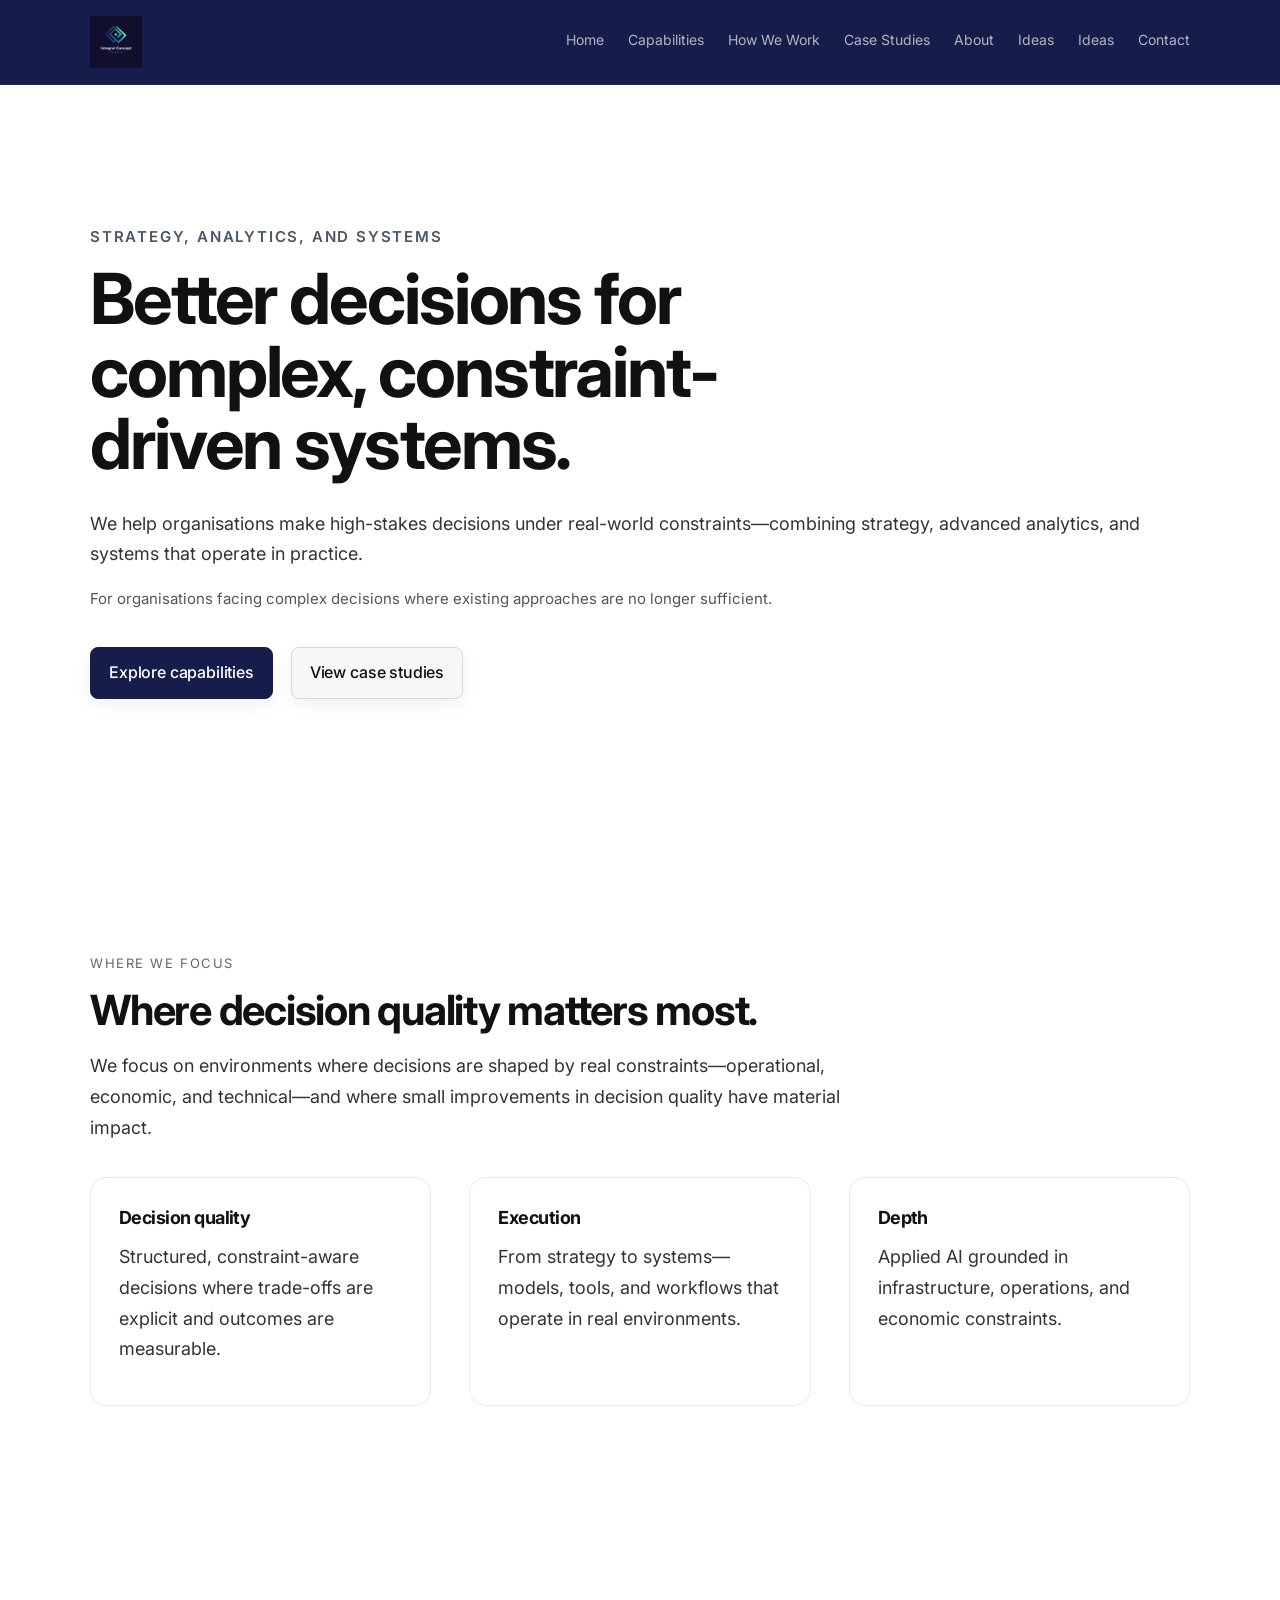
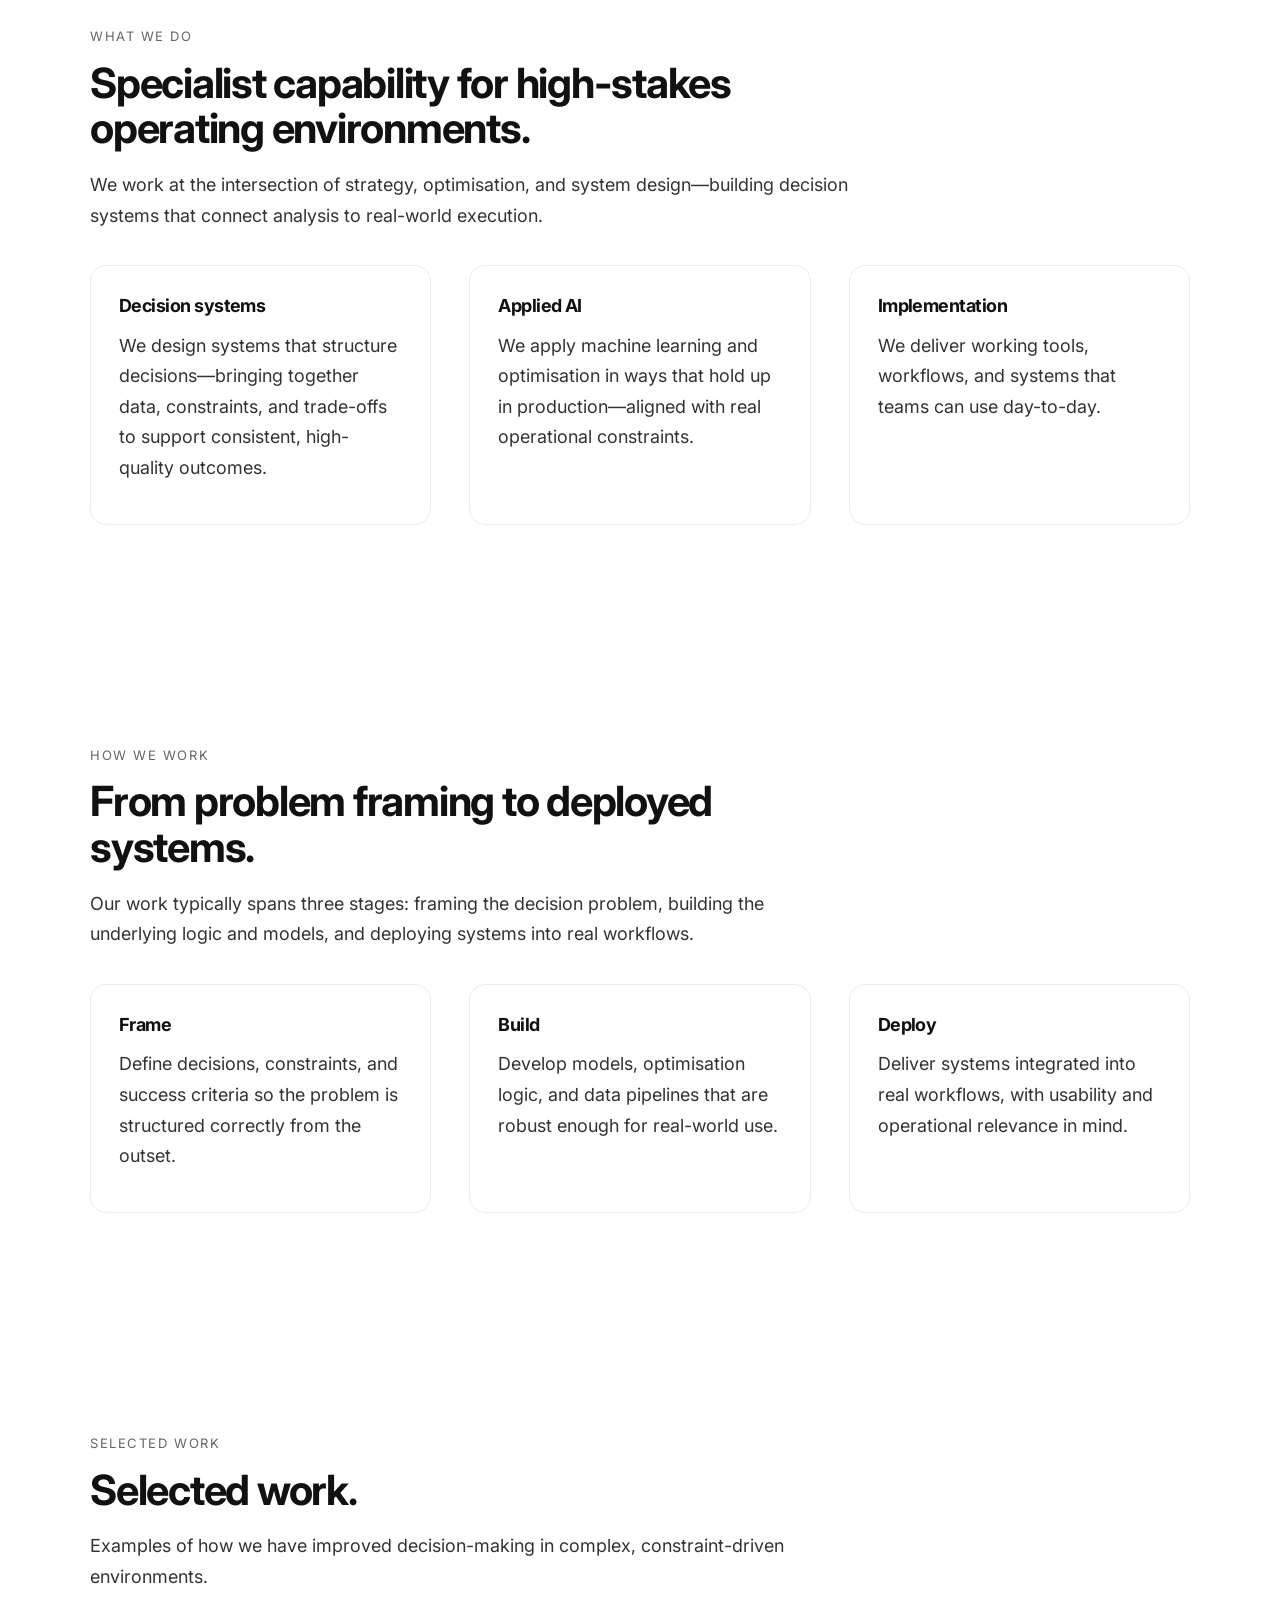
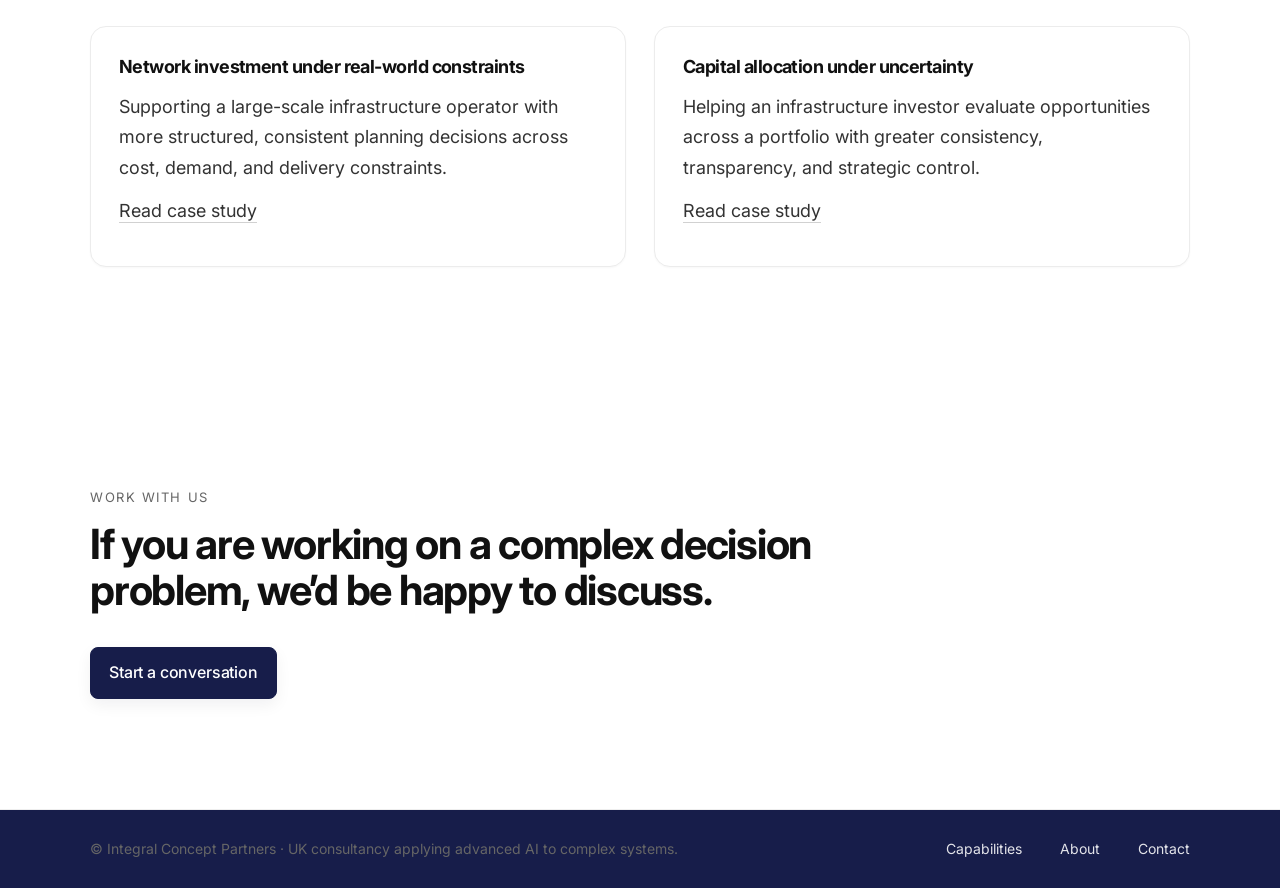
==== commit ab8fe94a: "Update Index.html" ====
--- a/Index.html
+++ b/Index.html
@@ -25,7 +25,8 @@
   <a href="how-we-work.html">How We Work</a>
   <a href="selected-work.html">Case Studies</a>
   <a href="about.html">About</a>
-  <a href="ideas.html">Ideas</a>
+  <a href="diagnostic.html">Ideas</a>
+  <a href="ideas.html">Ideas</a>    
   <a href="contact.html">Contact</a>
 </nav>  
     </div>
--- a/styles.css
+++ b/styles.css
@@ -1696,3 +1696,82 @@
   transform: translateY(-3px);
   box-shadow: 0 14px 34px rgba(15, 23, 42, 0.10);
 }
+.home-hero-motif {
+  display: none !important;
+}
+/* PRIMARY BUTTON BRAND REFRESH */
+
+.btn-primary {
+  background: #171d4a !important;
+  color: #ffffff !important;
+  border: 1px solid #171d4a !important;
+}
+
+.btn-primary:hover {
+  background: #1d2557 !important;
+  border-color: #1d2557 !important;
+  box-shadow: 0 12px 28px rgba(23, 29, 74, 0.18);
+}
+/* TOUCH + DESKTOP INTERACTION STATES */
+
+.btn,
+.grid-2 > div,
+.grid-3 > div,
+.grid-4 > div {
+  transition: all 0.22s ease;
+}
+
+.btn:hover,
+.btn:active,
+.btn:focus-visible,
+.grid-2 > div:hover,
+.grid-2 > div:active,
+.grid-3 > div:hover,
+.grid-3 > div:active,
+.grid-4 > div:hover,
+.grid-4 > div:active {
+  transform: translateY(-3px);
+  box-shadow: 0 14px 34px rgba(15, 23, 42, 0.10);
+}
+/* BETTER BUTTON / CARD FEEDBACK FOR IPAD + TOUCH */
+
+.btn,
+.grid-2 > div,
+.grid-3 > div,
+.grid-4 > div {
+  transition: transform 0.22s ease, box-shadow 0.22s ease, background 0.22s ease, border-color 0.22s ease;
+}
+
+/* default subtle depth */
+.btn {
+  box-shadow: 0 6px 16px rgba(15, 23, 42, 0.06);
+}
+
+/* stronger interaction state */
+.btn:hover,
+.btn:active,
+.btn:focus,
+.btn:focus-visible,
+.grid-2 > div:hover,
+.grid-2 > div:active,
+.grid-3 > div:hover,
+.grid-3 > div:active,
+.grid-4 > div:hover,
+.grid-4 > div:active {
+  transform: translateY(-3px);
+  box-shadow: 0 14px 34px rgba(15, 23, 42, 0.10);
+}
+
+/* iPad / touch devices: keep buttons feeling alive even without hover */
+@media (hover: none) {
+  .btn {
+    box-shadow: 0 8px 18px rgba(15, 23, 42, 0.08);
+  }
+}
+.eyebrow {
+  font-size: 15px;
+  font-weight: 600;
+  letter-spacing: 0.12em;
+  color: #4b5563;
+  text-transform: uppercase;
+}
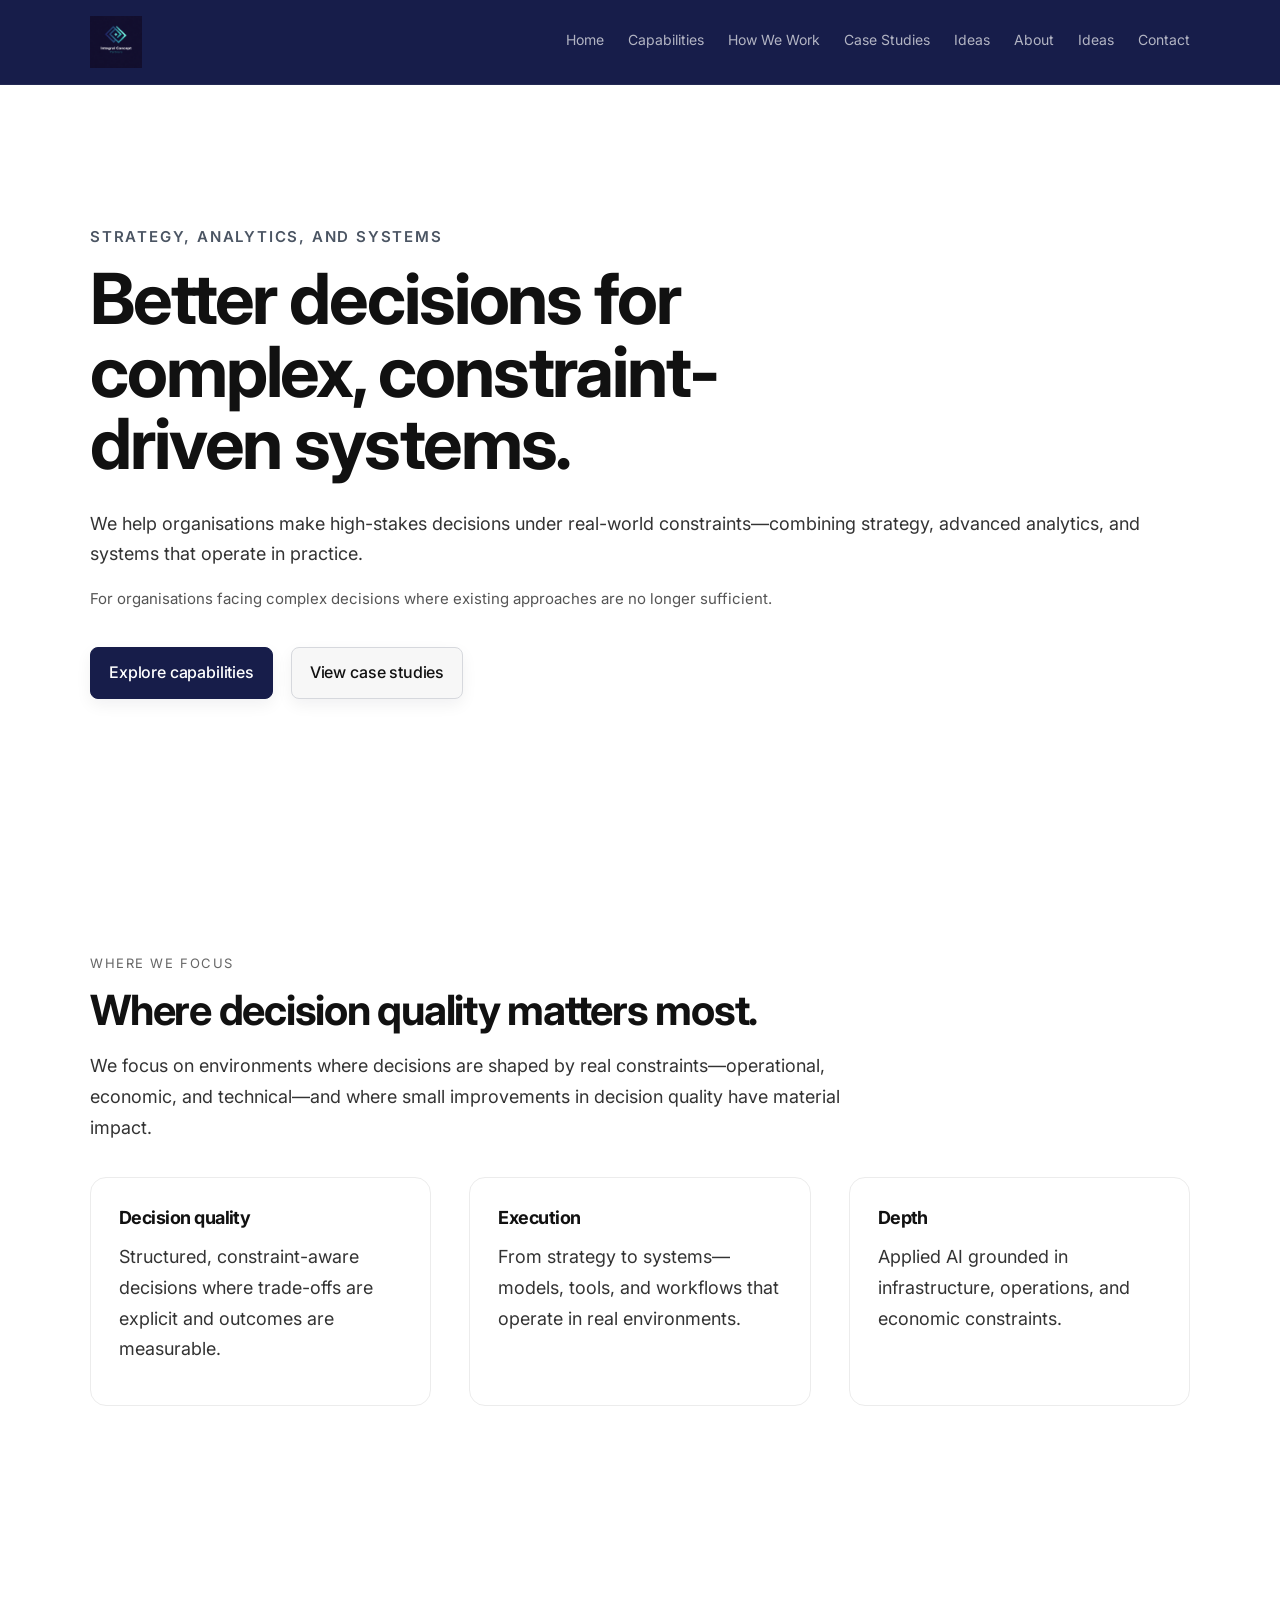
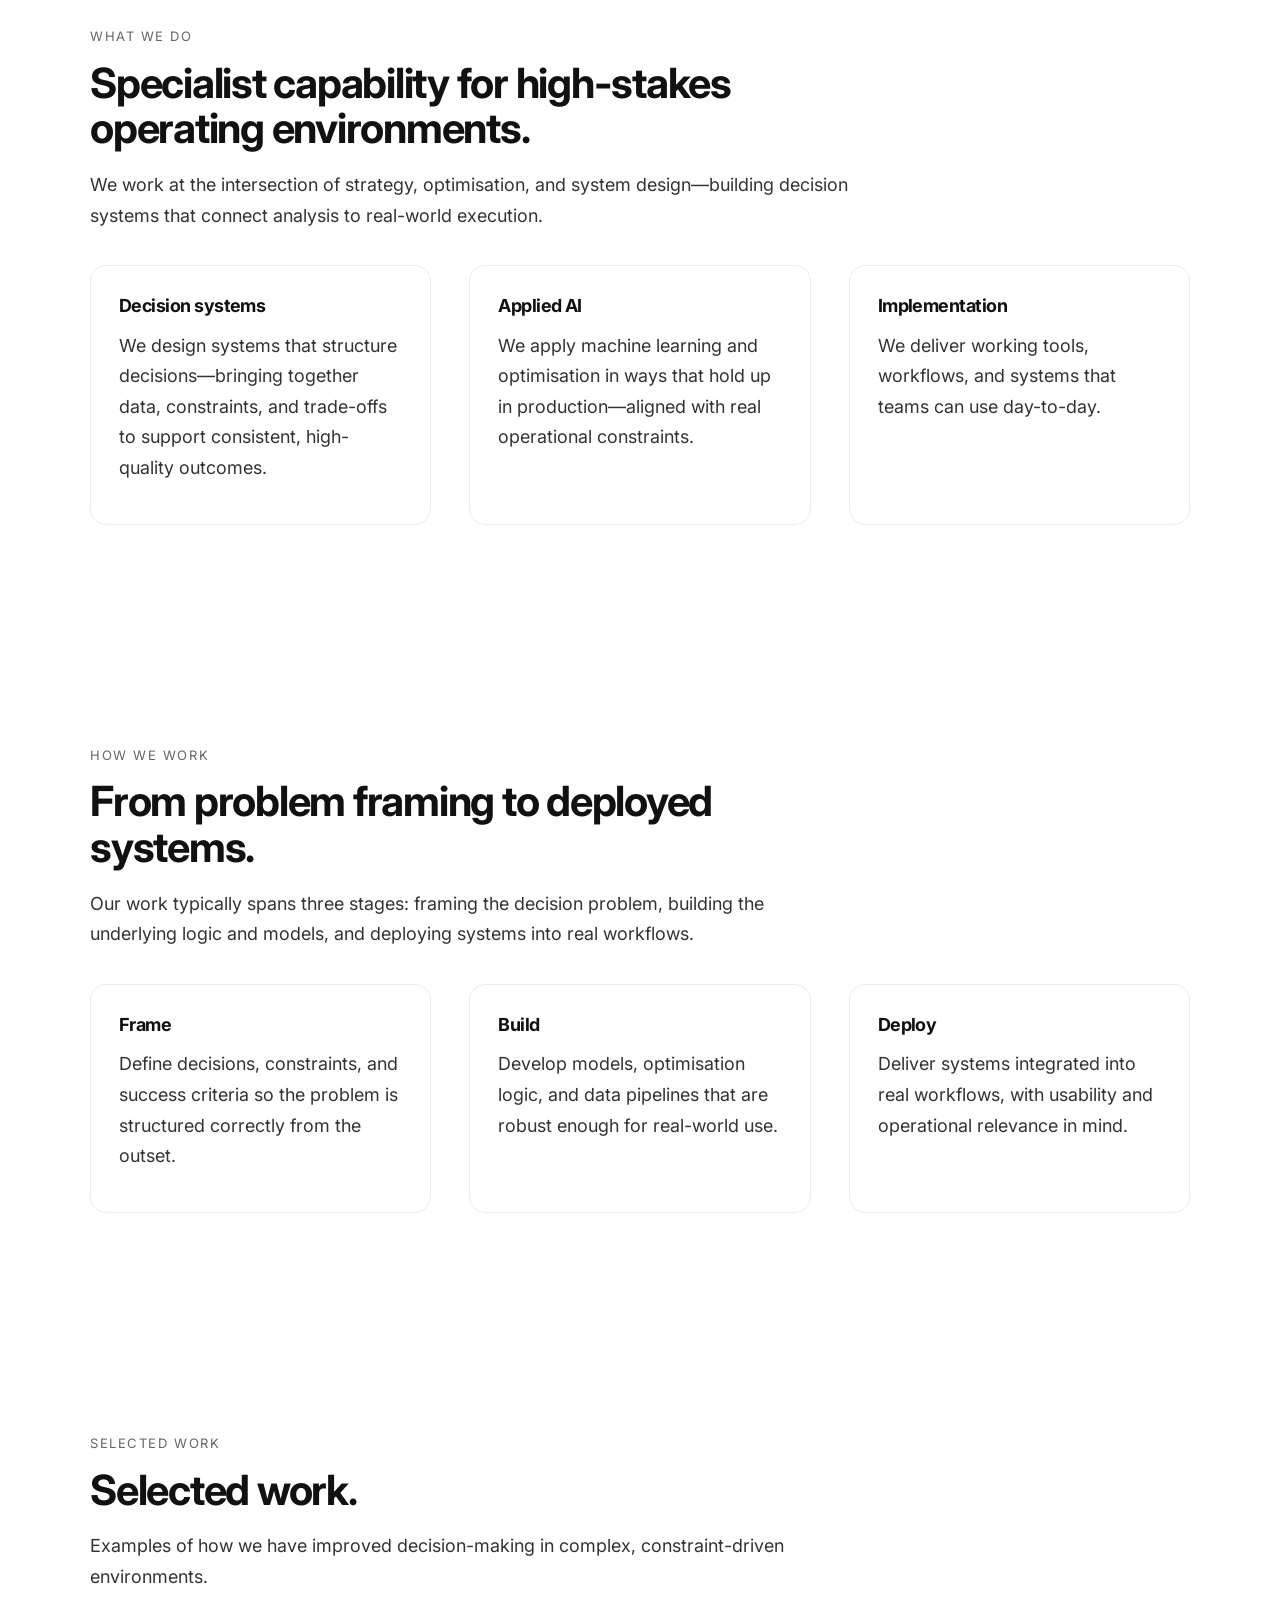
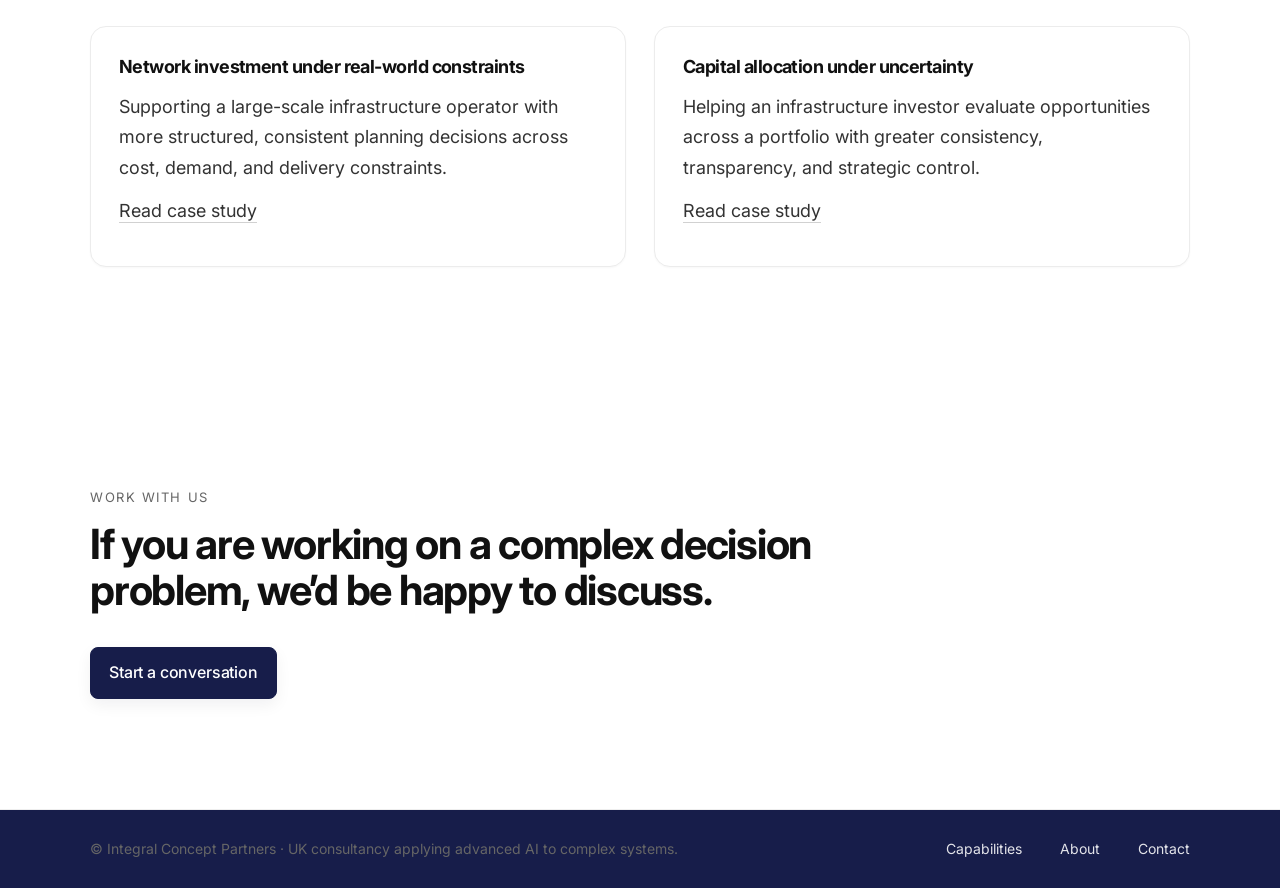
==== commit 817ce21c: "Update Index.html" ====
--- a/Index.html
+++ b/Index.html
@@ -24,8 +24,9 @@
   <a href="capabilities.html">Capabilities</a>
   <a href="how-we-work.html">How We Work</a>
   <a href="selected-work.html">Case Studies</a>
+ <a href="diagnostic.html">Ideas</a>    
   <a href="about.html">About</a>
-  <a href="diagnostic.html">Ideas</a>
+ 
   <a href="ideas.html">Ideas</a>    
   <a href="contact.html">Contact</a>
 </nav>  
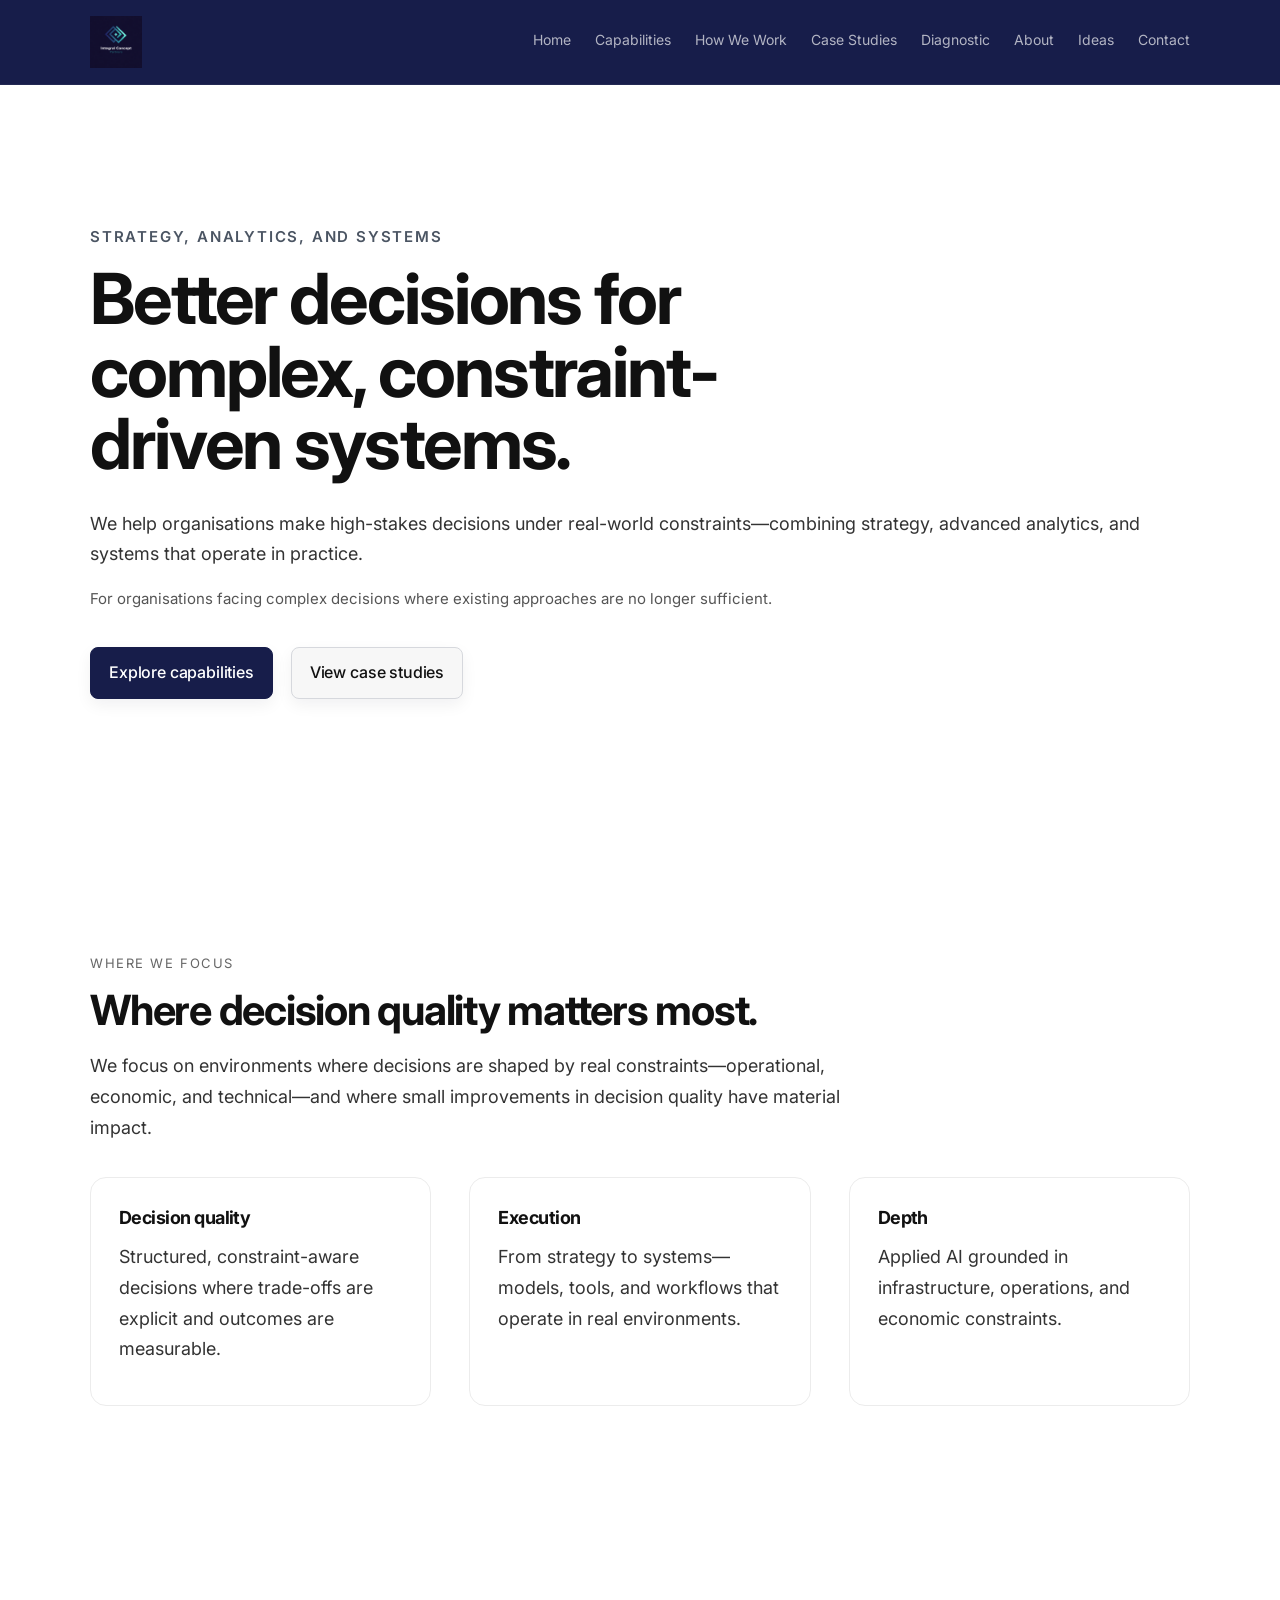
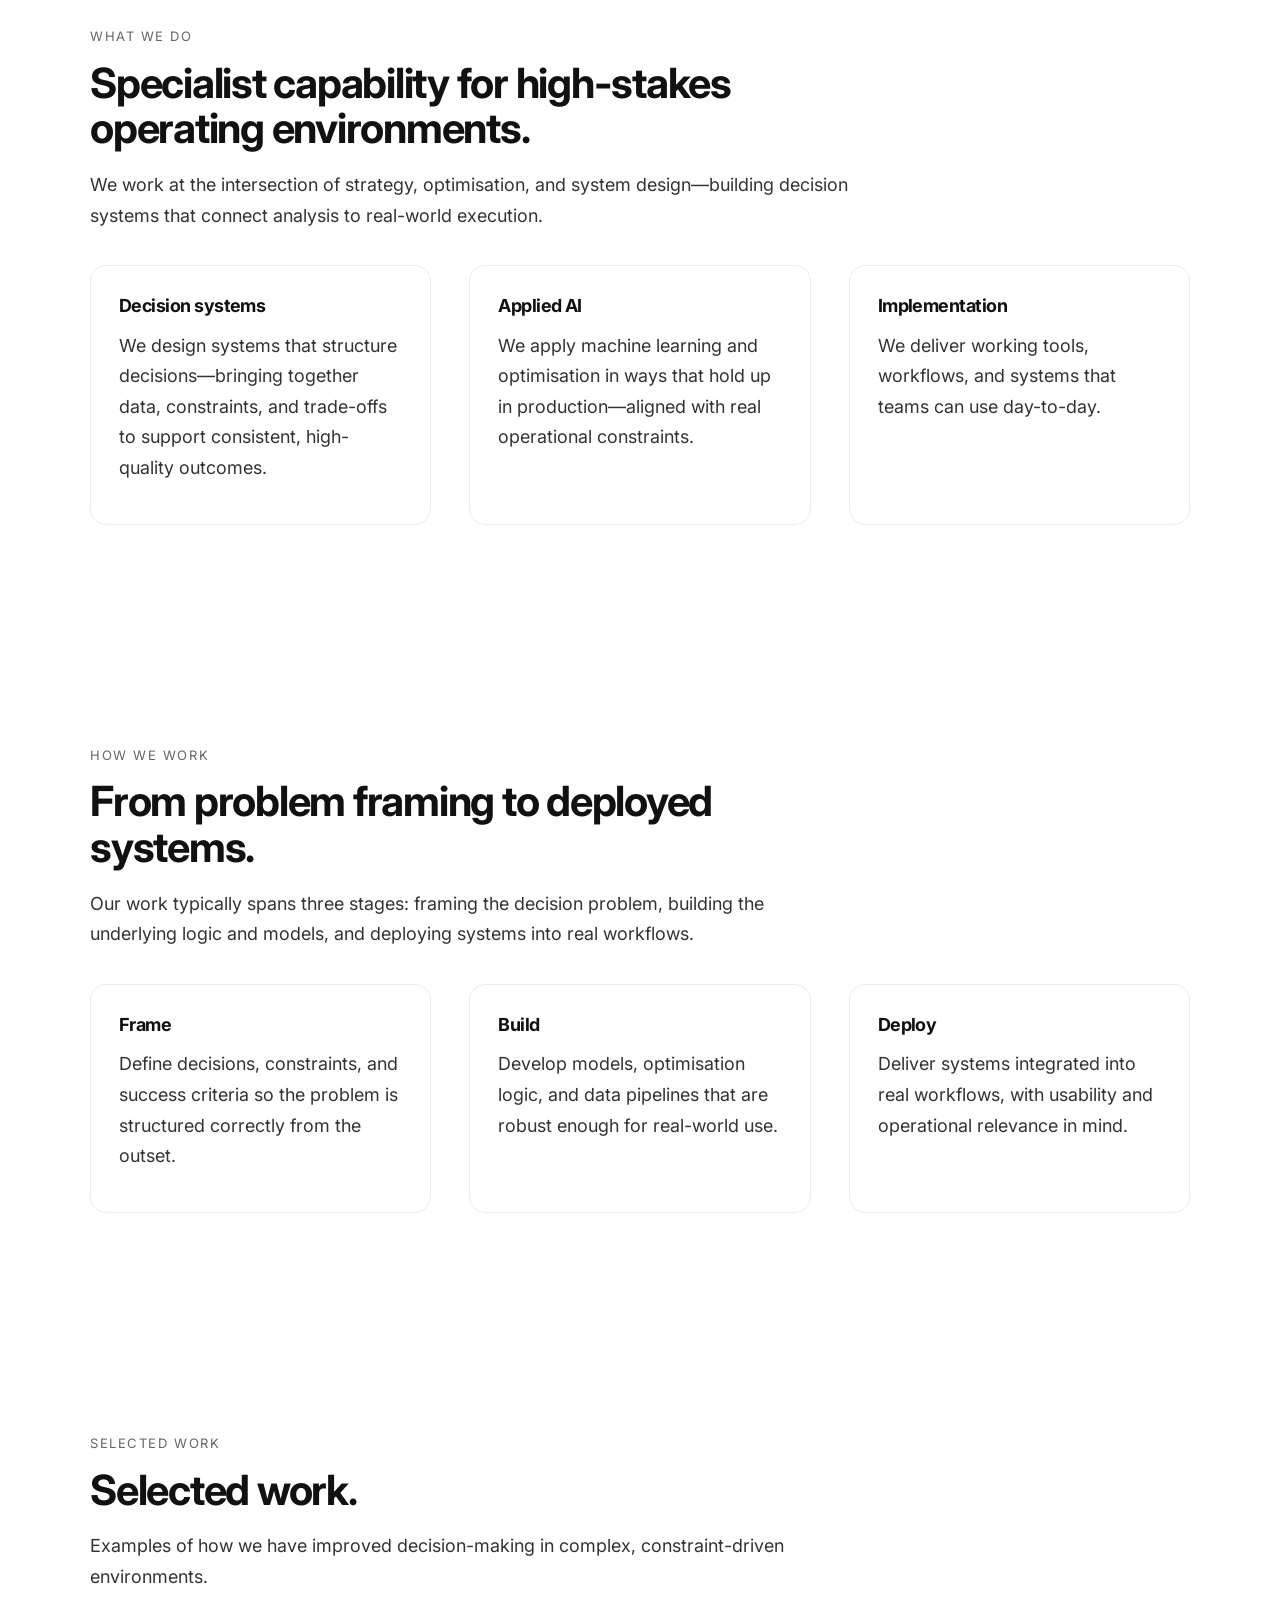
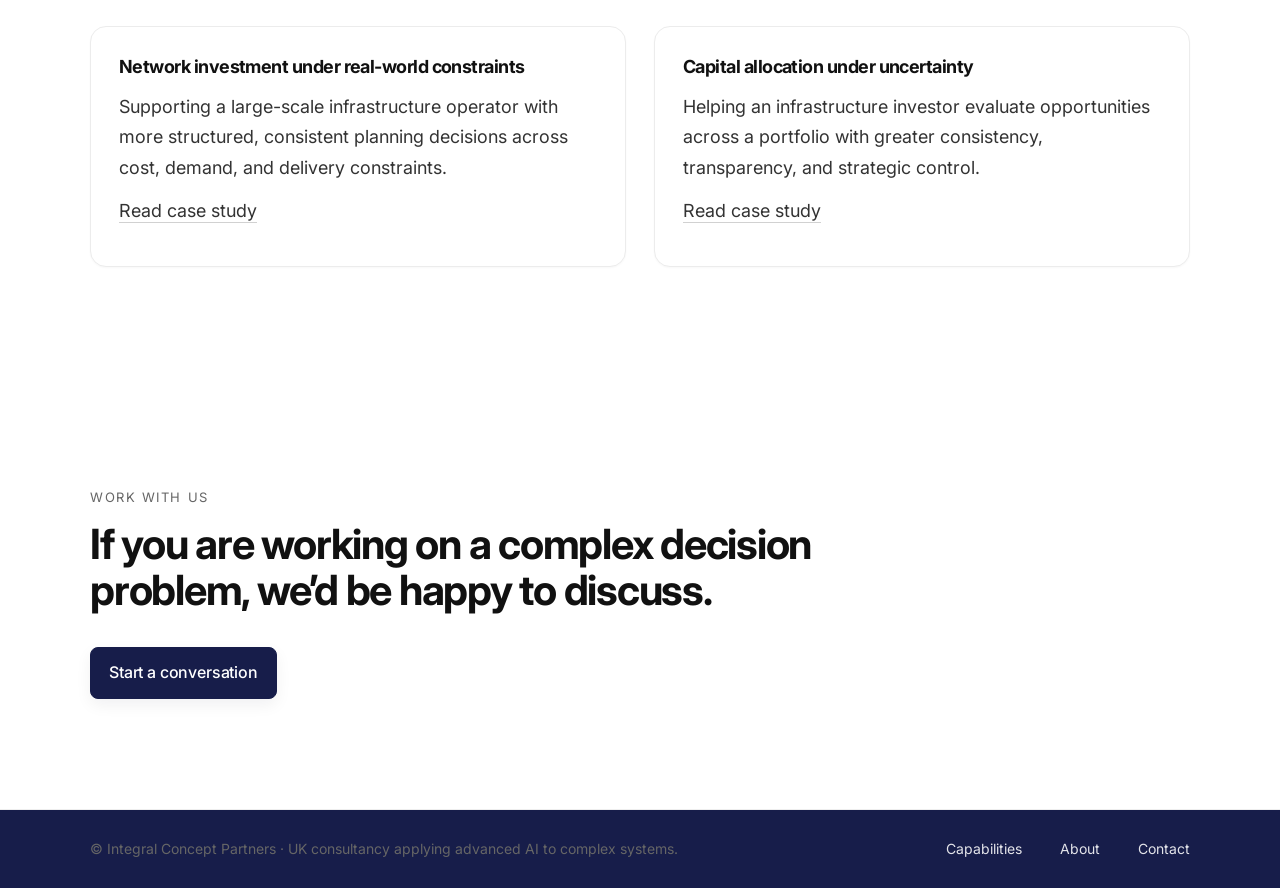
==== commit a0564e7c: "Update Index.html" ====
--- a/Index.html
+++ b/Index.html
@@ -24,7 +24,7 @@
   <a href="capabilities.html">Capabilities</a>
   <a href="how-we-work.html">How We Work</a>
   <a href="selected-work.html">Case Studies</a>
- <a href="diagnostic.html">Ideas</a>    
+ <a href="diagnostic.html">Diagnostic</a>    
   <a href="about.html">About</a>
  
   <a href="ideas.html">Ideas</a>    
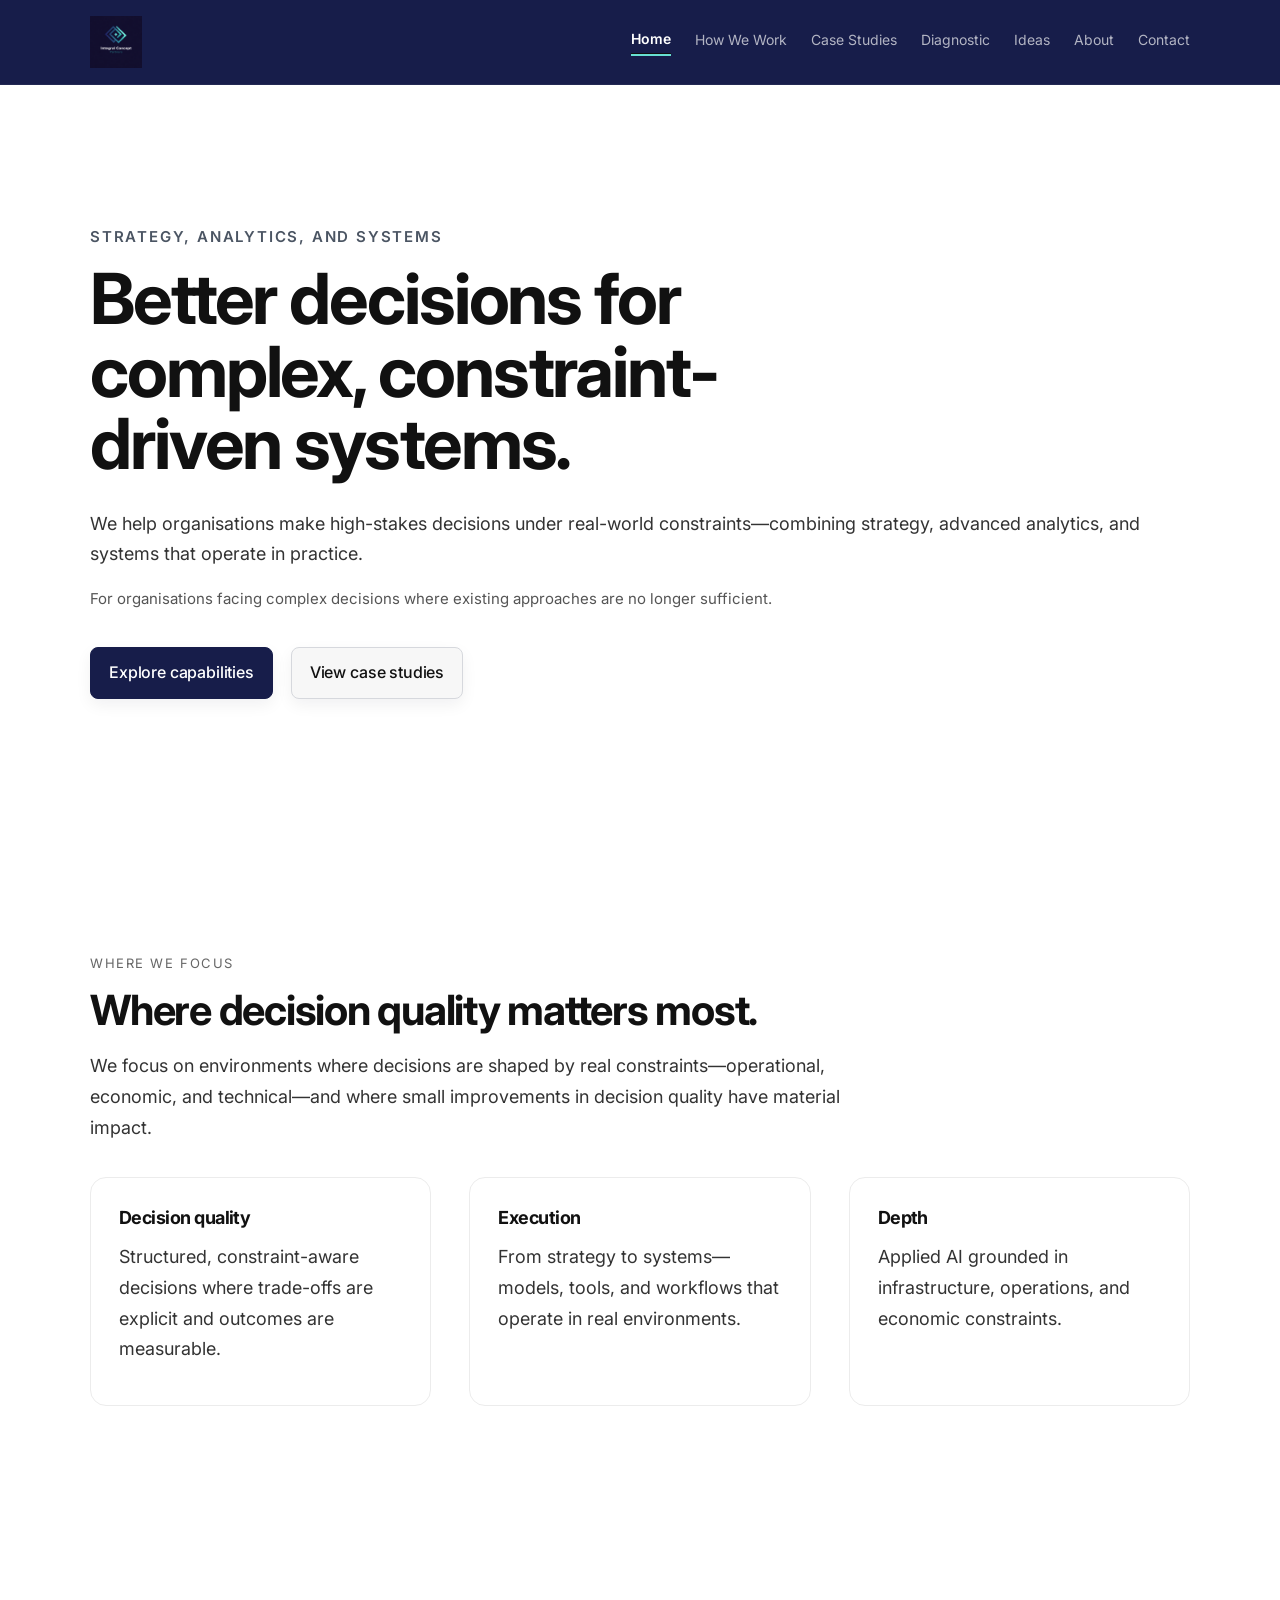
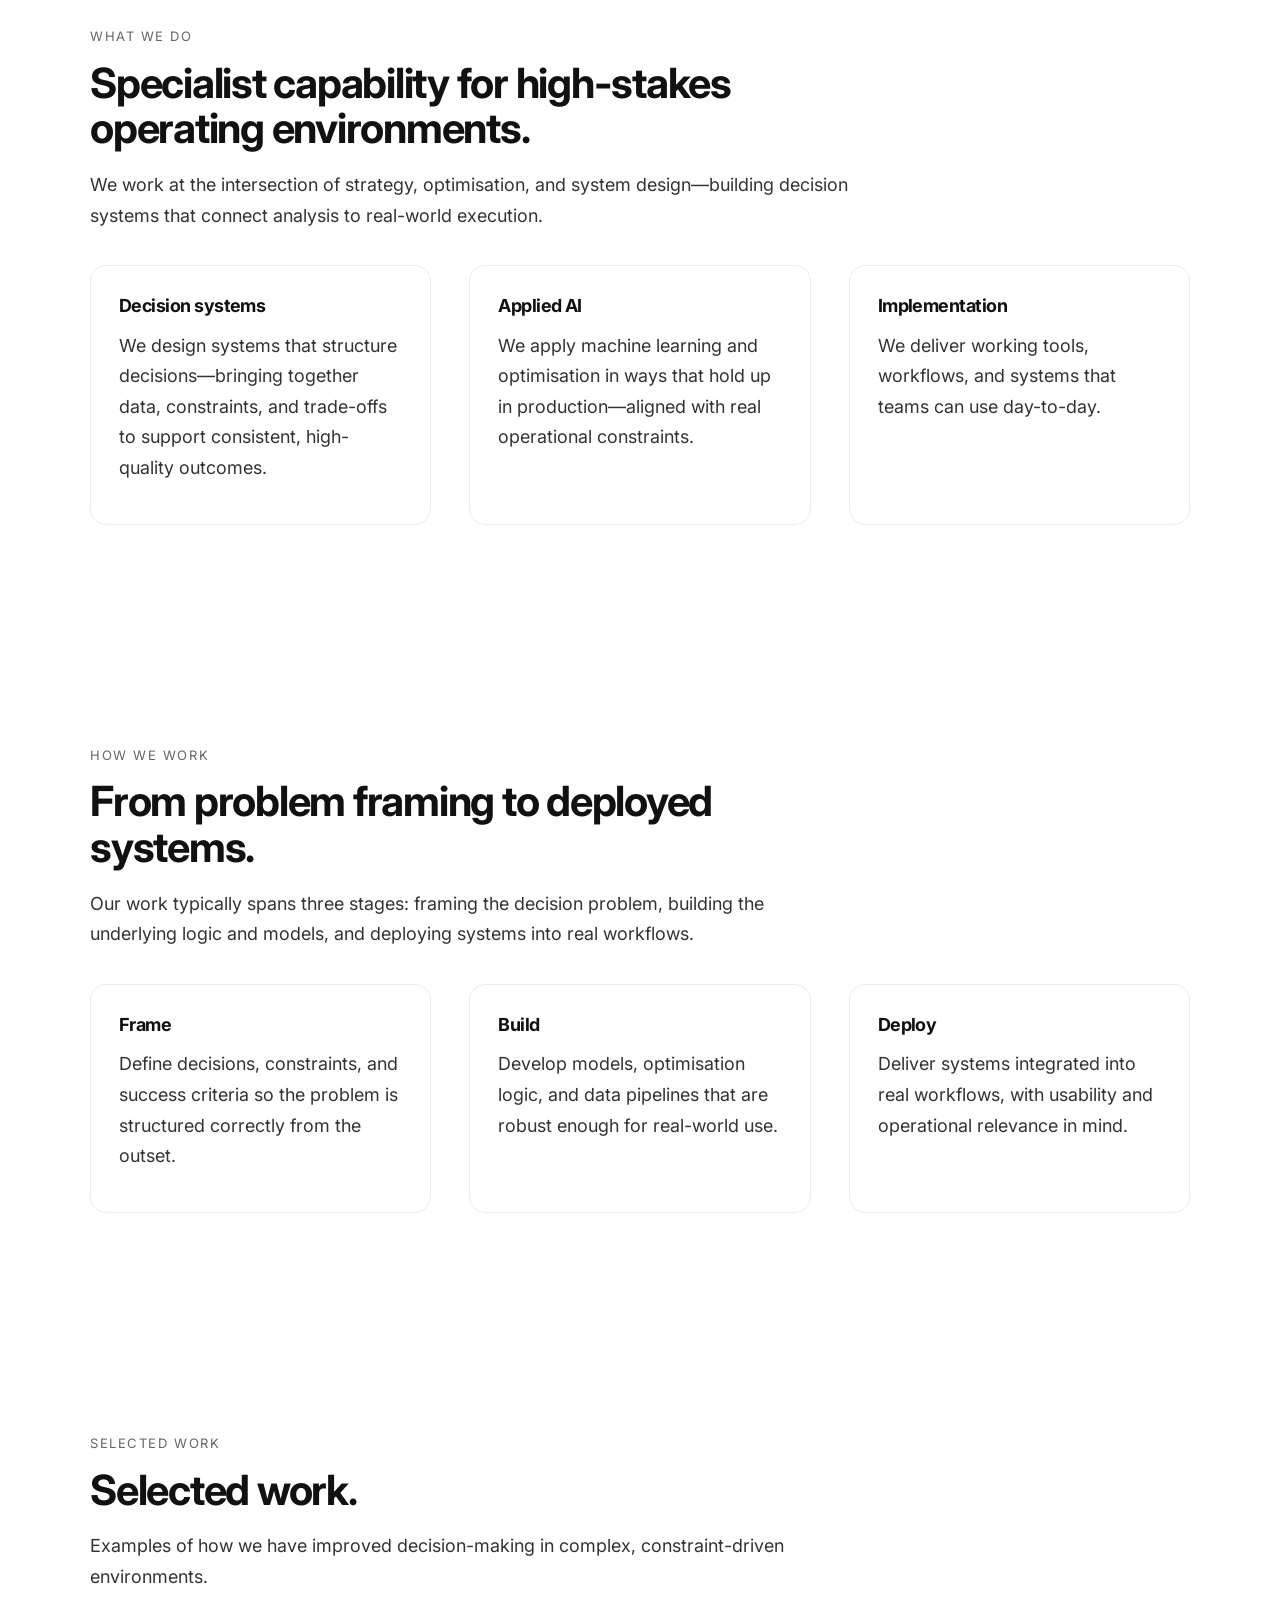
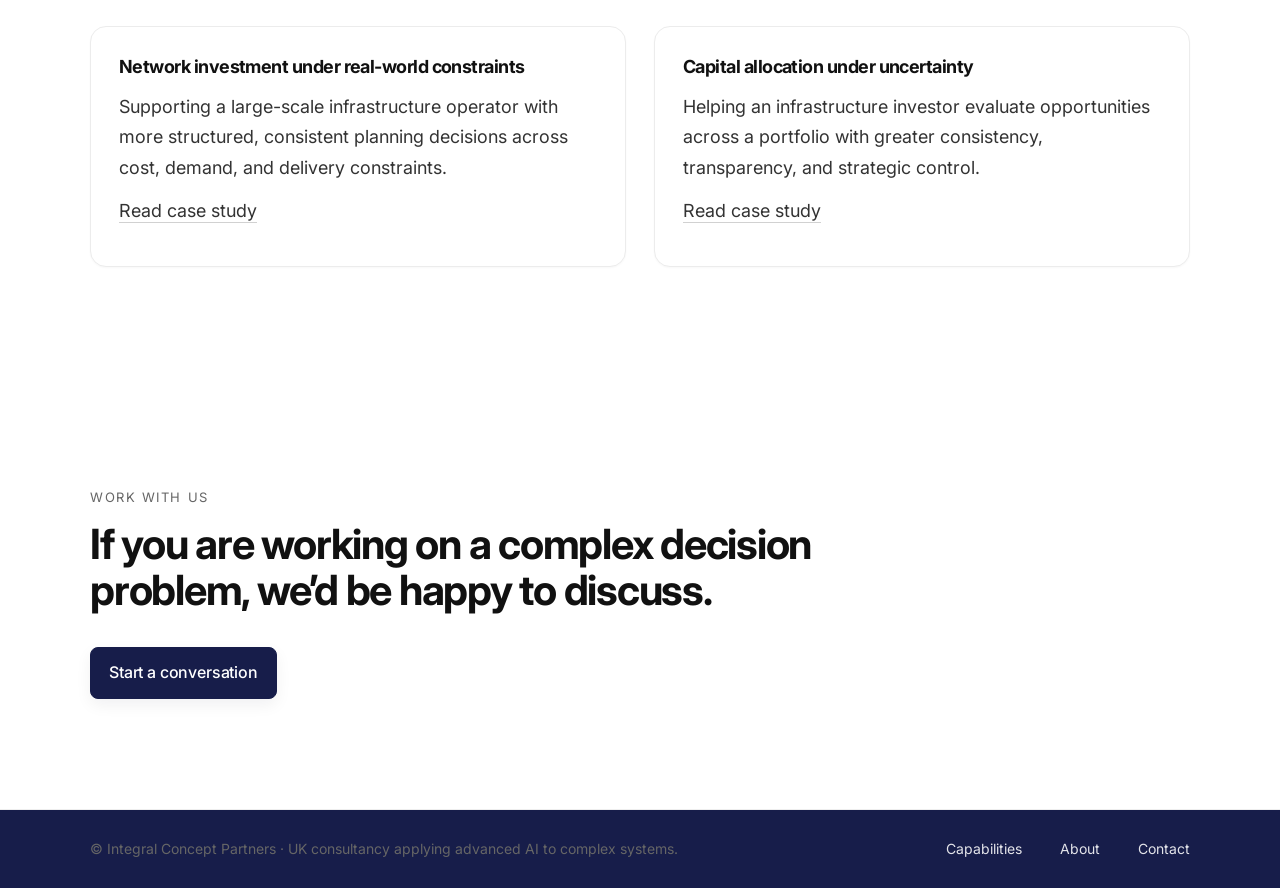
==== commit 3d07d04b: "Update Index.html" ====
--- a/Index.html
+++ b/Index.html
@@ -19,17 +19,15 @@
 
       <button class="menu-toggle" type="button" data-menu-toggle aria-expanded="false" aria-label="Open menu">Menu</button>
 
-  <nav class="nav-links">
-  <a href="index.html">Home</a>
-  <a href="capabilities.html">Capabilities</a>
+ <nav class="nav-links">
+  <a href="index.html" class="active">Home</a>
   <a href="how-we-work.html">How We Work</a>
   <a href="selected-work.html">Case Studies</a>
- <a href="diagnostic.html">Diagnostic</a>    
+  <a href="diagnostic.html">Diagnostic</a>
+  <a href="ideas.html">Ideas</a>
   <a href="about.html">About</a>
- 
-  <a href="ideas.html">Ideas</a>    
   <a href="contact.html">Contact</a>
-</nav>  
+</nav>
     </div>
   </header>
 
